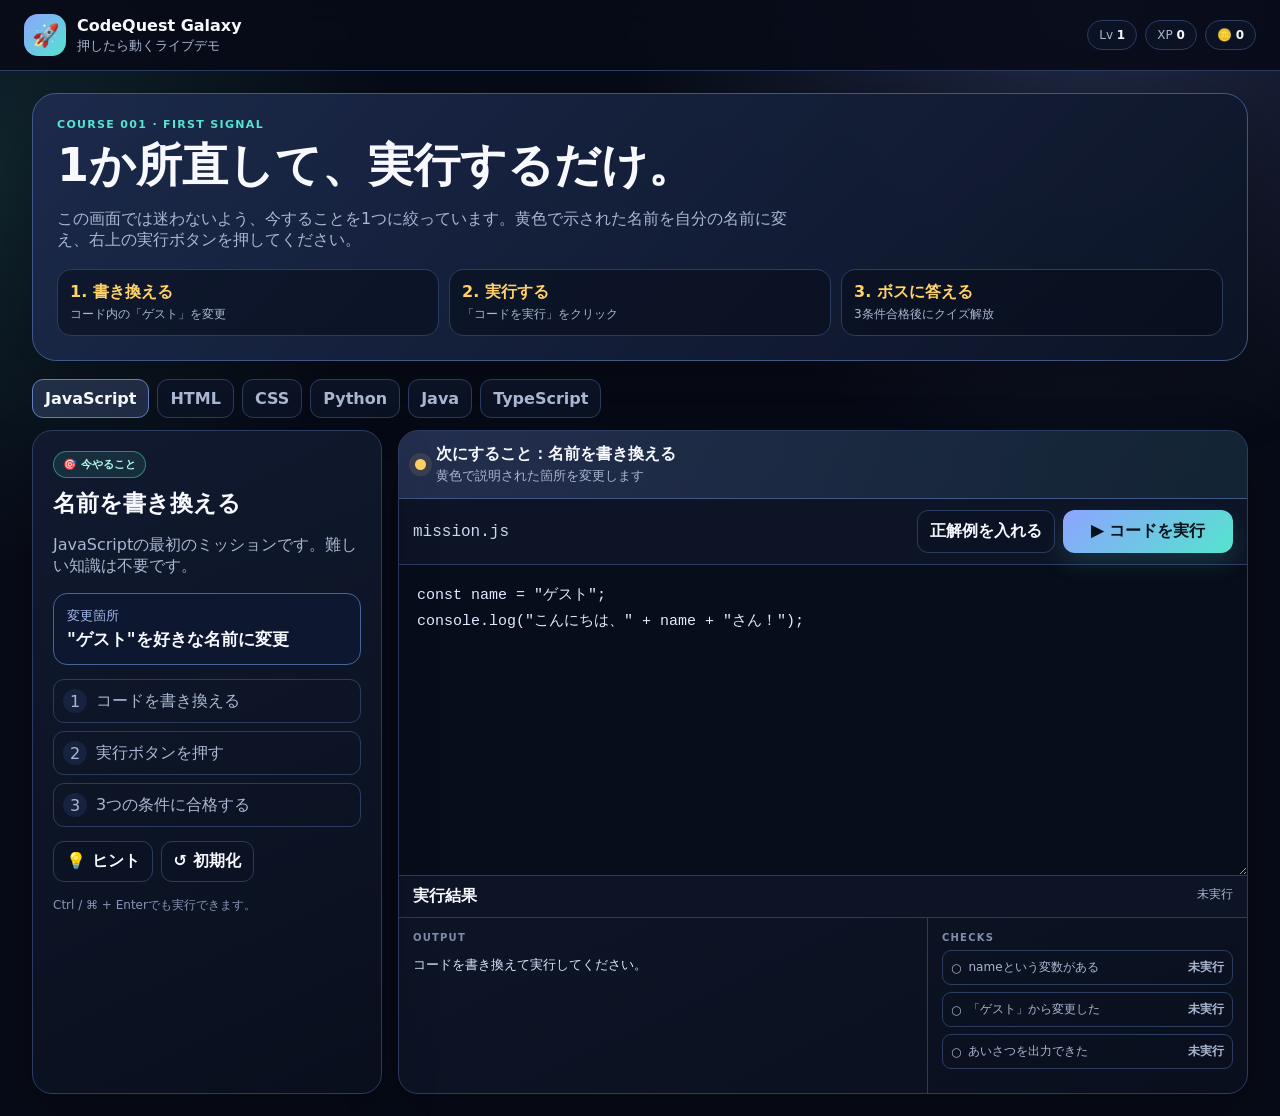
==== index.html @ b0920e9b "Add public CodeQuest interactive demo" ====
<!doctype html>
<html lang="ja">
<head>
<meta charset="utf-8">
<meta name="viewport" content="width=device-width,initial-scale=1">
<title>CodeQuest Galaxy — Live Demo</title>
<style>
:root{color-scheme:dark;--bg:#070b17;--panel:#111a30;--panel2:#0b1223;--line:#2c3c61;--text:#f7f9ff;--muted:#aab7d2;--cyan:#54e4cf;--blue:#8da4ff;--yellow:#ffd166;--green:#55d99f;--red:#ff8095}
*{box-sizing:border-box}body{margin:0;min-height:100vh;background:radial-gradient(circle at 85% 0,rgba(141,164,255,.2),transparent 30%),radial-gradient(circle at 0 15%,rgba(84,228,207,.12),transparent 25%),var(--bg);color:var(--text);font-family:Inter,"Noto Sans JP",system-ui,sans-serif}button,textarea{font:inherit}button{cursor:pointer}:focus-visible{outline:3px solid var(--yellow);outline-offset:3px}.top{position:sticky;top:0;z-index:5;display:flex;align-items:center;justify-content:space-between;gap:16px;padding:14px 24px;border-bottom:1px solid var(--line);background:rgba(7,11,23,.88);backdrop-filter:blur(14px)}.brand{display:flex;align-items:center;gap:11px}.logo{width:42px;height:42px;display:grid;place-items:center;border-radius:14px;background:linear-gradient(135deg,var(--blue),var(--cyan));color:#07111b;font-size:22px}.brand b{display:block}.brand small{color:var(--muted)}.hud{display:flex;gap:8px;flex-wrap:wrap}.pill{border:1px solid var(--line);background:var(--panel2);border-radius:999px;padding:7px 11px;font-size:12px;color:var(--muted)}.pill strong{color:var(--text)}main{width:min(1260px,100%);margin:auto;padding:22px}.hero{border:1px solid #405887;border-radius:24px;padding:24px;background:linear-gradient(135deg,rgba(28,42,76,.96),rgba(12,20,38,.98));box-shadow:0 25px 70px rgba(0,0,0,.3)}.eyebrow{font-size:11px;font-weight:900;letter-spacing:.12em;color:var(--cyan)}h1{font-size:clamp(28px,4vw,46px);line-height:1.2;margin:7px 0}.hero p{color:var(--muted);max-width:760px}.steps{display:grid;grid-template-columns:repeat(3,1fr);gap:10px;margin-top:18px}.step{border:1px solid var(--line);border-radius:14px;padding:12px;background:rgba(6,12,24,.55)}.step b{display:block;color:var(--yellow)}.step span{font-size:12px;color:var(--muted)}.langs{display:flex;gap:8px;overflow:auto;padding:18px 0 12px}.lang{white-space:nowrap;border:1px solid var(--line);border-radius:11px;background:var(--panel2);color:var(--muted);padding:9px 12px;font-weight:800}.lang.active{background:rgba(141,164,255,.18);border-color:#637ec0;color:var(--text)}.grid{display:grid;grid-template-columns:350px minmax(0,1fr);gap:16px}.card{border:1px solid var(--line);border-radius:20px;background:linear-gradient(155deg,rgba(17,26,48,.98),rgba(9,15,29,.98));box-shadow:0 20px 55px rgba(0,0,0,.24)}.mission{padding:20px;position:sticky;top:88px}.tag{display:inline-flex;border:1px solid rgba(84,228,207,.45);background:rgba(84,228,207,.1);color:#b5f7eb;border-radius:999px;padding:5px 9px;font-size:11px;font-weight:900}.mission h2{font-size:23px;line-height:1.35;margin:10px 0 5px}.mission>p{color:var(--muted)}.goal{border:1px solid #48649b;background:#0d1830;border-radius:14px;padding:13px;margin:14px 0}.goal small{display:block;color:#a9baf0}.goal strong{display:block;font-size:17px;margin-top:3px}.checks{display:grid;gap:8px}.check{display:flex;align-items:center;gap:9px;border:1px solid var(--line);border-radius:11px;padding:9px;color:var(--muted)}.check i{font-style:normal;width:24px;height:24px;border-radius:50%;display:grid;place-items:center;background:#17233e}.check.done{border-color:rgba(85,217,159,.5);color:#d6fae9}.check.done i{background:rgba(85,217,159,.18);color:var(--green)}.buttons{display:flex;gap:8px;flex-wrap:wrap;margin-top:14px}.ghost{border:1px solid var(--line);background:var(--panel2);color:var(--text);border-radius:11px;padding:9px 12px;font-weight:800}.hint{display:none;margin-top:10px;border:1px solid rgba(255,209,102,.38);background:rgba(255,209,102,.08);color:#ffe9ad;border-radius:12px;padding:11px}.hint.show{display:block}.workspace{overflow:hidden}.next{display:flex;gap:10px;align-items:center;padding:13px 16px;border-bottom:1px solid #405887;background:linear-gradient(90deg,rgba(141,164,255,.15),rgba(84,228,207,.07))}.dot{width:11px;height:11px;border-radius:50%;background:var(--yellow);box-shadow:0 0 0 6px rgba(255,209,102,.11)}.next b{display:block}.next small{color:var(--muted)}.editorbar{display:flex;justify-content:space-between;align-items:center;gap:10px;padding:11px 14px;background:#0d1426;border-bottom:1px solid var(--line)}.filename{font-family:ui-monospace,monospace;color:#ccd7ef}.actions{display:flex;gap:8px}.run{border:0;border-radius:12px;padding:11px 18px;min-width:170px;font-weight:950;background:linear-gradient(135deg,var(--blue),var(--cyan));color:#06131d;box-shadow:0 10px 24px rgba(84,228,207,.15)}.run:hover{filter:brightness(1.08);transform:translateY(-1px)}textarea{display:block;width:100%;height:310px;resize:vertical;border:0;outline:0;background:#070d1a;color:#e3eaff;padding:18px;font:15px/1.7 ui-monospace,SFMono-Regular,Menlo,monospace;tab-size:2}.result{border-top:1px solid var(--line)}.resulthead{display:flex;justify-content:space-between;padding:10px 14px;background:#0d1426;border-bottom:1px solid var(--line)}.status{font-size:12px;color:var(--muted)}.status.good{color:var(--green)}.status.bad{color:var(--red)}.resultgrid{display:grid;grid-template-columns:1fr 320px;min-height:175px}.console,.tests{padding:14px}.tests{border-left:1px solid var(--line)}.label{font-size:10px;letter-spacing:.12em;color:#7f8dac;font-weight:900}.output{white-space:pre-wrap;font:13px/1.6 ui-monospace,monospace;color:#dce6ff}.test{display:flex;gap:7px;align-items:center;border:1px solid var(--line);border-radius:9px;padding:8px;margin-top:7px;color:var(--muted);font-size:12px}.test b{margin-left:auto}.test.pass{border-color:rgba(85,217,159,.45);color:#d8f7e9}.test.fail{border-color:rgba(255,128,149,.45);color:#ffd4dc}.success{display:none;justify-content:space-between;align-items:center;gap:10px;padding:13px 15px;border-top:1px solid rgba(85,217,159,.35);background:rgba(85,217,159,.08)}.success.show{display:flex}.quiz{display:none;margin-top:16px;padding:20px}.quiz.show{display:block}.choices{display:grid;gap:8px;margin-top:12px}.choice{text-align:left;border:1px solid var(--line);border-radius:12px;background:var(--panel2);color:var(--text);padding:12px}.choice:hover{border-color:#627ab1}.choice.correct{border-color:var(--green);background:rgba(85,217,159,.11)}.choice.wrong{border-color:var(--red);background:rgba(255,128,149,.1)}.feedback{display:none;margin-top:10px;border-radius:11px;padding:11px}.feedback.show{display:block}.feedback.good{background:rgba(85,217,159,.1);color:#d8f7e9}.feedback.bad{background:rgba(255,128,149,.1);color:#ffd4dc}.toast{position:fixed;right:20px;bottom:20px;z-index:20;transform:translateY(100px);opacity:0;transition:.25s;border:1px solid var(--line);background:#111a30;border-radius:13px;padding:11px 15px;box-shadow:0 16px 45px rgba(0,0,0,.4)}.toast.show{transform:none;opacity:1}.notice{margin-top:15px;color:#8795b5;font-size:12px}.preview{display:block;width:100%;min-height:170px;border:0;background:white}.hidden{display:none!important}@media(max-width:850px){.top{padding:12px 15px}.brand small{display:none}.hud .pill:nth-child(3){display:none}main{padding:15px}.steps{grid-template-columns:1fr}.grid{grid-template-columns:1fr}.mission{position:static}.resultgrid{grid-template-columns:1fr}.tests{border-left:0;border-top:1px solid var(--line)}.editorbar{align-items:stretch;flex-direction:column}.actions{display:grid;grid-template-columns:1fr 1fr}.run{min-width:0}.hero{padding:19px}}
</style>
</head>
<body>
<header class="top"><div class="brand"><div class="logo">🚀</div><div><b>CodeQuest Galaxy</b><small>押したら動くライブデモ</small></div></div><div class="hud"><div class="pill">Lv <strong id="level">1</strong></div><div class="pill">XP <strong id="xp">0</strong></div><div class="pill">🪙 <strong id="coins">0</strong></div></div></header>
<main>
<section class="hero"><div class="eyebrow">COURSE 001 · FIRST SIGNAL</div><h1>1か所直して、実行するだけ。</h1><p>この画面では迷わないよう、今することを1つに絞っています。黄色で示された名前を自分の名前に変え、右上の実行ボタンを押してください。</p><div class="steps"><div class="step"><b>1. 書き換える</b><span>コード内の「ゲスト」を変更</span></div><div class="step"><b>2. 実行する</b><span>「コードを実行」をクリック</span></div><div class="step"><b>3. ボスに答える</b><span>3条件合格後にクイズ解放</span></div></div></section>
<nav class="langs" id="langs" aria-label="学習言語"></nav>
<div class="grid">
<aside class="card mission"><span class="tag">🎯 今やること</span><h2 id="taskTitle">名前を書き換える</h2><p id="taskText"></p><div class="goal"><small>変更箇所</small><strong id="changeText"></strong></div><div class="checks"><div class="check" id="c1"><i>1</i><span>コードを書き換える</span></div><div class="check" id="c2"><i>2</i><span>実行ボタンを押す</span></div><div class="check" id="c3"><i>3</i><span>3つの条件に合格する</span></div></div><div class="buttons"><button class="ghost" id="hintBtn">💡 ヒント</button><button class="ghost" id="resetBtn">↺ 初期化</button></div><div class="hint" id="hint"></div><div class="notice">Ctrl / ⌘ + Enterでも実行できます。</div></aside>
<section><div class="card workspace"><div class="next"><div class="dot"></div><div><b id="nextTitle">次にすること：名前を書き換える</b><small id="nextSub">書き換えたら実行ボタンを押してください</small></div></div><div class="editorbar"><span class="filename" id="filename"></span><div class="actions"><button class="ghost" id="sampleBtn">正解例を入れる</button><button class="run" id="runBtn">▶ コードを実行</button></div></div><textarea id="editor" spellcheck="false" aria-label="コードエディター"></textarea><div class="result"><div class="resulthead"><strong>実行結果</strong><span class="status" id="status">未実行</span></div><div class="resultgrid"><div class="console"><div class="label">OUTPUT</div><pre class="output" id="output">コードを書き換えて実行してください。</pre><iframe id="preview" class="preview hidden" title="プレビュー"></iframe></div><div class="tests"><div class="label">CHECKS</div><div id="testList"></div></div></div><div class="success" id="success"><div><b>🎉 実行ミッションクリア</b><div style="color:#aab7d2;font-size:12px">次はボス問題です。</div></div><button class="run" id="quizBtn">ボスに挑戦</button></div></div></div><section class="card quiz" id="quiz"><span class="tag">👾 BOSS QUIZ</span><h2 id="question"></h2><div class="choices" id="choices"></div><div class="feedback" id="feedback"></div></section></section>
</div>
</main><div class="toast" id="toast"></div>
<script>
const COURSES={
js:{label:"JavaScript",file:"mission.js",starter:'const name = "ゲスト";\nconsole.log("こんにちは、" + name + "さん！");',answer:'const name = "ヒラ";\nconsole.log("こんにちは、" + name + "さん！");',change:'"ゲスト"を好きな名前に変更',hint:'1行目のダブルクォートの中だけを書き換えます。例：const name = "ヒラ";',mode:'js',test:(code,logs)=>[/const\s+name\s*=/.test(code),!/ゲスト/.test(code),logs.some(x=>x.includes('こんにちは')&&x.includes('さん'))],labels:['nameという変数がある','「ゲスト」から変更した','あいさつを出力できた'],q:'変数 name の役割は？',choices:['値に名前を付けて保存する','画面を閉じる','色を変更する'],correct:0},
html:{label:"HTML",file:"index.html",starter:'<h1>ゲストの宇宙基地</h1>\n<p>はじめてのHTMLです。</p>',answer:'<h1>ヒラの宇宙基地</h1>\n<p>はじめてのHTMLです。</p>',change:'見出し内の「ゲスト」を変更',hint:'<h1> と </h1> の間の文字だけを書き換えます。',mode:'html',test:(code)=>[/<h1[ >]/i.test(code),!/ゲスト/.test(code),/<p[ >]/i.test(code)],labels:['h1見出しがある','「ゲスト」から変更した','p段落がある'],q:'一番大きな見出しを表すタグは？',choices:['<h1>','<p>','<small>'],correct:0},
css:{label:"CSS",file:"style.css",starter:'.card {\n  background: navy;\n  color: white;\n  padding: 20px;\n}',answer:'.card {\n  background: purple;\n  color: white;\n  padding: 20px;\n}',change:'backgroundの navy を別の色に変更',hint:'navy の部分を purple、teal、tomato などに変えてみます。',mode:'css',test:(code)=>[/\.card\s*\{/.test(code),!/background\s*:\s*navy/i.test(code),/padding\s*:/.test(code)],labels:['.cardルールがある','背景色を変更した','余白を指定している'],q:'背景色を指定するプロパティは？',choices:['background','font-size','margin'],correct:0},
python:{label:"Python",file:"mission.py",starter:'name = "ゲスト"\nprint("こんにちは", name, "さん！")',answer:'name = "ヒラ"\nprint("こんにちは", name, "さん！")',change:'"ゲスト"を好きな名前に変更',hint:'1行目の引用符の中だけを書き換えます。',mode:'python',test:(code,logs)=>[/name\s*=/.test(code),!/ゲスト/.test(code),logs.some(x=>x.includes('こんにちは')&&x.includes('さん'))],labels:['name変数がある','「ゲスト」から変更した','あいさつを出力できた'],q:'Pythonで画面に文字を出す関数は？',choices:['print','input','range'],correct:0},
java:{label:"Java",file:"Main.java",starter:'public class Main {\n  public static void main(String[] args) {\n    String name = "ゲスト";\n    System.out.println("こんにちは、" + name + "さん！");\n  }\n}',answer:'public class Main {\n  public static void main(String[] args) {\n    String name = "ヒラ";\n    System.out.println("こんにちは、" + name + "さん！");\n  }\n}',change:'String nameの「ゲスト」を変更',hint:'String name = "ゲスト"; の引用符内だけを変更します。',mode:'java',test:(code,logs)=>[/String\s+name\s*=/.test(code),!/ゲスト/.test(code),logs.some(x=>x.includes('こんにちは')&&x.includes('さん'))],labels:['String変数がある','「ゲスト」から変更した','printlnで出力できた'],q:'Javaで文字列を表す型は？',choices:['String','boolean','double'],correct:0},
ts:{label:"TypeScript",file:"mission.ts",starter:'const name: string = "ゲスト";\nconsole.log(`こんにちは、${name}さん！`);',answer:'const name: string = "ヒラ";\nconsole.log(`こんにちは、${name}さん！`);',change:'"ゲスト"を好きな名前に変更',hint:'const name: string の右側にある引用符内を変更します。',mode:'ts',test:(code,logs)=>[/name\s*:\s*string/.test(code),!/ゲスト/.test(code),logs.some(x=>x.includes('こんにちは')&&x.includes('さん'))],labels:['string型を指定した','「ゲスト」から変更した','あいさつを出力できた'],q:'TypeScriptで文字列型を示すのは？',choices:['string','number[]','void'],correct:0}}
let lang='js',xp=0,coins=0,edited=false,ran=false,passed=false;const $=s=>document.querySelector(s);function c(){return COURSES[lang]}function toast(t){$('#toast').textContent=t;$('#toast').classList.add('show');setTimeout(()=>$('#toast').classList.remove('show'),1800)}function renderLangs(){const root=$('#langs');root.innerHTML='';Object.entries(COURSES).forEach(([k,v])=>{const b=document.createElement('button');b.className='lang'+(k===lang?' active':'');b.textContent=v.label;b.onclick=()=>{lang=k;edited=ran=passed=false;render()};root.appendChild(b)})}function renderTests(results){const root=$('#testList');root.innerHTML='';c().labels.forEach((label,i)=>{const ok=results?results[i]:null,d=document.createElement('div');d.className='test'+(ok===true?' pass':ok===false?' fail':'');d.innerHTML='<span>'+(ok===true?'✓':ok===false?'×':'○')+'</span><span>'+label+'</span><b>'+(ok===true?'PASS':ok===false?'TRY':'未実行')+'</b>';root.appendChild(d)})}function progress(){[['#c1',edited],['#c2',ran],['#c3',passed]].forEach(([s,v],i)=>{const el=$(s);el.classList.toggle('done',v);el.querySelector('i').textContent=v?'✓':i+1});if(passed){$('#nextTitle').textContent='実行ミッション完了！';$('#nextSub').textContent='「ボスに挑戦」を押してください'}else if(ran){$('#nextTitle').textContent='赤い条件を直して再実行';$('#nextSub').textContent='ヒントや正解例も使えます'}else if(edited){$('#nextTitle').textContent='次にすること：コードを実行';$('#nextSub').textContent='右上の青いボタンを押してください'}else{$('#nextTitle').textContent='次にすること：名前を書き換える';$('#nextSub').textContent='黄色で説明された箇所を変更します'}}function renderQuiz(){const q=c();$('#question').textContent=q.q;const root=$('#choices');root.innerHTML='';q.choices.forEach((x,i)=>{const b=document.createElement('button');b.className='choice';b.textContent=x;b.onclick=()=>{if(i===q.correct){b.classList.add('correct');$('#feedback').className='feedback show good';$('#feedback').textContent='正解！ コースクリアです。';xp+=30;coins+=20;$('#xp').textContent=xp;$('#coins').textContent=coins;toast('🏆 +30 XP / +20コイン');root.querySelectorAll('button').forEach(x=>x.disabled=true)}else{b.classList.add('wrong');$('#feedback').className='feedback show bad';$('#feedback').textContent='惜しいです。別の答えを選べます。'}};root.appendChild(b)});$('#feedback').className='feedback';$('#feedback').textContent=''}function render(){const q=c();renderLangs();$('#taskText').textContent=q.label+'の最初のミッションです。難しい知識は不要です。';$('#changeText').textContent=q.change;$('#hint').textContent=q.hint;$('#filename').textContent=q.file;$('#editor').value=q.starter;$('#output').textContent='コードを書き換えて実行してください。';$('#status').textContent='未実行';$('#status').className='status';$('#preview').classList.add('hidden');$('#success').classList.remove('show');$('#quiz').classList.remove('show');renderTests();renderQuiz();progress()}function logsFor(code){if(c().mode==='js'){const logs=[],old=console.log;try{console.log=(...a)=>logs.push(a.join(' '));Function(code)();return {logs}}catch(e){return {logs,error:e.name+': '+e.message}}finally{console.log=old}}if(c().mode==='python'){const m=code.match(/name\s*=\s*["']([^"']+)["']/),logs=[];if(m&&/print\s*\(/.test(code))logs.push('こんにちは '+m[1]+' さん！');return {logs}}if(c().mode==='java'){const m=code.match(/String\s+name\s*=\s*"([^"]+)"/),logs=[];if(m&&/System\.out\.println/.test(code))logs.push('こんにちは、'+m[1]+'さん！');return {logs}}if(c().mode==='ts'){const m=code.match(/name\s*:\s*string\s*=\s*["']([^"']+)["']/),logs=[];if(m&&/console\.log/.test(code))logs.push('こんにちは、'+m[1]+'さん！');return {logs}}return {logs:['プレビューを更新しました。']}}function run(){const code=$('#editor').value,ret=logsFor(code);ran=true;const results=c().test(code,ret.logs);passed=results.every(Boolean);renderTests(results);$('#output').textContent=(ret.logs.join('\n')||'(出力なし)')+(ret.error?'\n'+ret.error:'');if(c().mode==='html'){const f=$('#preview');f.classList.remove('hidden');f.srcdoc='<!doctype html><meta charset=utf-8><style>body{font-family:system-ui;padding:25px;color:#172033}</style>'+code}if(c().mode==='css'){const f=$('#preview');f.classList.remove('hidden');f.srcdoc='<!doctype html><meta charset=utf-8><style>body{font-family:system-ui;background:#eef2f7;padding:25px;color:#172033}.card{max-width:350px}'+code+'</style><div class="card"><h2>宇宙学習カード</h2><p>CSSの結果がここに表示されます。</p></div>'}$('#status').textContent=passed?'3 / 3 合格':results.filter(Boolean).length+' / 3 合格';$('#status').className='status '+(passed?'good':'bad');$('#success').classList.toggle('show',passed);if(passed){xp+=10;$('#xp').textContent=xp;toast('🎉 実行成功！ +10 XP')}else toast('赤い条件を直して再実行しよう');progress()}$('#editor').addEventListener('input',()=>{edited=$('#editor').value.trim()!==c().starter.trim();progress()});$('#editor').addEventListener('keydown',e=>{if(e.key==='Enter'&&(e.ctrlKey||e.metaKey)){e.preventDefault();run()}});$('#runBtn').onclick=run;$('#hintBtn').onclick=()=>$('#hint').classList.toggle('show');$('#resetBtn').onclick=()=>{edited=ran=passed=false;render();toast('初期状態に戻しました')};$('#sampleBtn').onclick=()=>{$('#editor').value=c().answer;edited=true;progress();toast('正解例を入力しました')};$('#quizBtn').onclick=()=>{$('#quiz').classList.add('show');$('#quiz').scrollIntoView({behavior:'smooth'})};render();
</script>
</body>
</html>
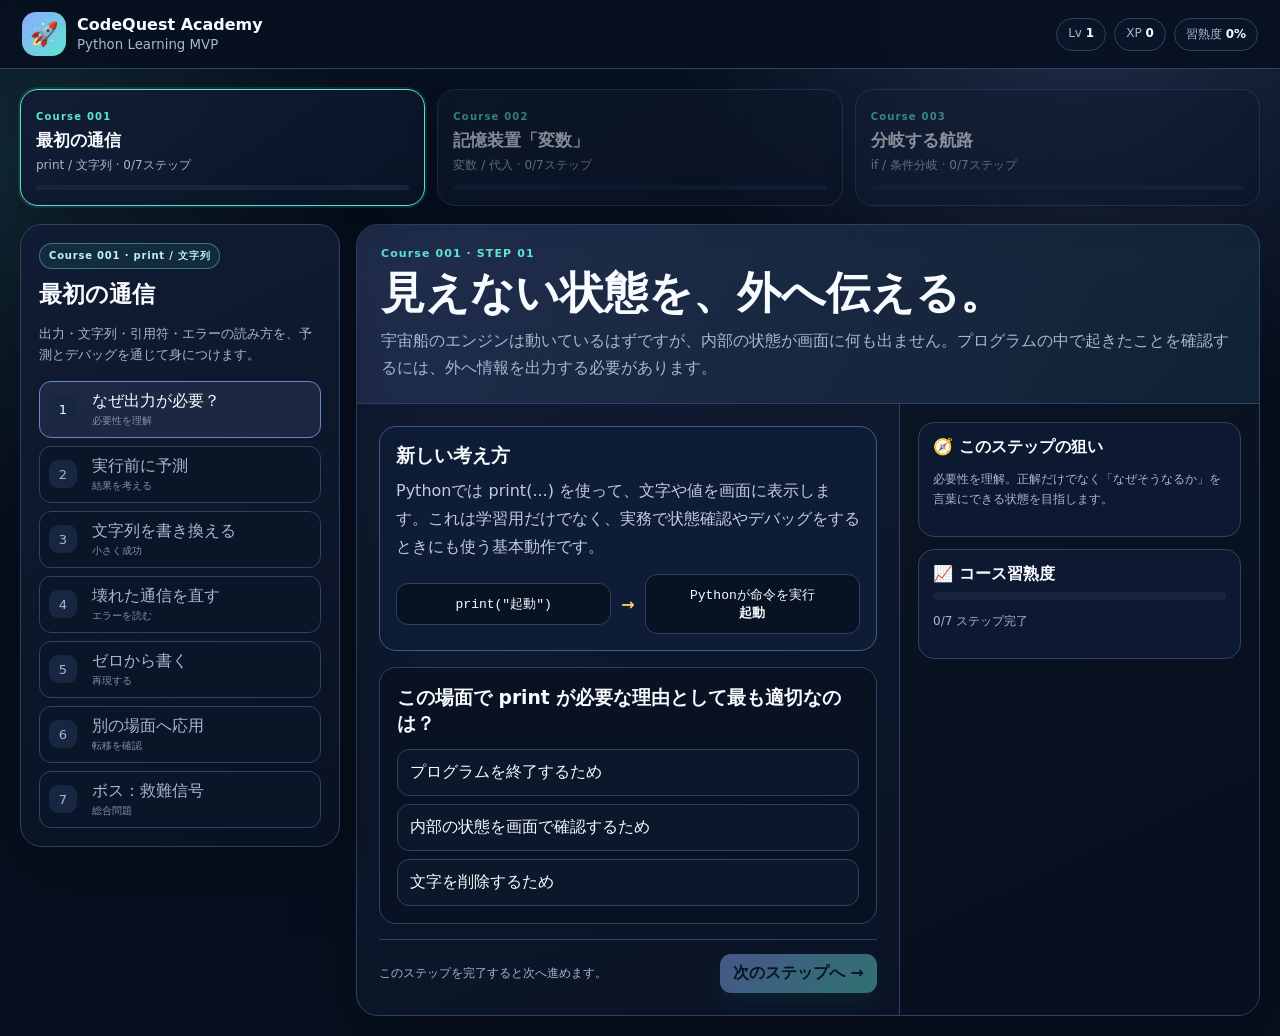
==== commit e5c25c6d: "Publish CodeQuest Academy live demo" ====
--- a/index.html
+++ b/index.html
@@ -1,33 +1 @@
-<!doctype html>
-<html lang="ja">
-<head>
-<meta charset="utf-8">
-<meta name="viewport" content="width=device-width,initial-scale=1">
-<title>CodeQuest Galaxy — Live Demo</title>
-<style>
-:root{color-scheme:dark;--bg:#070b17;--panel:#111a30;--panel2:#0b1223;--line:#2c3c61;--text:#f7f9ff;--muted:#aab7d2;--cyan:#54e4cf;--blue:#8da4ff;--yellow:#ffd166;--green:#55d99f;--red:#ff8095}
-*{box-sizing:border-box}body{margin:0;min-height:100vh;background:radial-gradient(circle at 85% 0,rgba(141,164,255,.2),transparent 30%),radial-gradient(circle at 0 15%,rgba(84,228,207,.12),transparent 25%),var(--bg);color:var(--text);font-family:Inter,"Noto Sans JP",system-ui,sans-serif}button,textarea{font:inherit}button{cursor:pointer}:focus-visible{outline:3px solid var(--yellow);outline-offset:3px}.top{position:sticky;top:0;z-index:5;display:flex;align-items:center;justify-content:space-between;gap:16px;padding:14px 24px;border-bottom:1px solid var(--line);background:rgba(7,11,23,.88);backdrop-filter:blur(14px)}.brand{display:flex;align-items:center;gap:11px}.logo{width:42px;height:42px;display:grid;place-items:center;border-radius:14px;background:linear-gradient(135deg,var(--blue),var(--cyan));color:#07111b;font-size:22px}.brand b{display:block}.brand small{color:var(--muted)}.hud{display:flex;gap:8px;flex-wrap:wrap}.pill{border:1px solid var(--line);background:var(--panel2);border-radius:999px;padding:7px 11px;font-size:12px;color:var(--muted)}.pill strong{color:var(--text)}main{width:min(1260px,100%);margin:auto;padding:22px}.hero{border:1px solid #405887;border-radius:24px;padding:24px;background:linear-gradient(135deg,rgba(28,42,76,.96),rgba(12,20,38,.98));box-shadow:0 25px 70px rgba(0,0,0,.3)}.eyebrow{font-size:11px;font-weight:900;letter-spacing:.12em;color:var(--cyan)}h1{font-size:clamp(28px,4vw,46px);line-height:1.2;margin:7px 0}.hero p{color:var(--muted);max-width:760px}.steps{display:grid;grid-template-columns:repeat(3,1fr);gap:10px;margin-top:18px}.step{border:1px solid var(--line);border-radius:14px;padding:12px;background:rgba(6,12,24,.55)}.step b{display:block;color:var(--yellow)}.step span{font-size:12px;color:var(--muted)}.langs{display:flex;gap:8px;overflow:auto;padding:18px 0 12px}.lang{white-space:nowrap;border:1px solid var(--line);border-radius:11px;background:var(--panel2);color:var(--muted);padding:9px 12px;font-weight:800}.lang.active{background:rgba(141,164,255,.18);border-color:#637ec0;color:var(--text)}.grid{display:grid;grid-template-columns:350px minmax(0,1fr);gap:16px}.card{border:1px solid var(--line);border-radius:20px;background:linear-gradient(155deg,rgba(17,26,48,.98),rgba(9,15,29,.98));box-shadow:0 20px 55px rgba(0,0,0,.24)}.mission{padding:20px;position:sticky;top:88px}.tag{display:inline-flex;border:1px solid rgba(84,228,207,.45);background:rgba(84,228,207,.1);color:#b5f7eb;border-radius:999px;padding:5px 9px;font-size:11px;font-weight:900}.mission h2{font-size:23px;line-height:1.35;margin:10px 0 5px}.mission>p{color:var(--muted)}.goal{border:1px solid #48649b;background:#0d1830;border-radius:14px;padding:13px;margin:14px 0}.goal small{display:block;color:#a9baf0}.goal strong{display:block;font-size:17px;margin-top:3px}.checks{display:grid;gap:8px}.check{display:flex;align-items:center;gap:9px;border:1px solid var(--line);border-radius:11px;padding:9px;color:var(--muted)}.check i{font-style:normal;width:24px;height:24px;border-radius:50%;display:grid;place-items:center;background:#17233e}.check.done{border-color:rgba(85,217,159,.5);color:#d6fae9}.check.done i{background:rgba(85,217,159,.18);color:var(--green)}.buttons{display:flex;gap:8px;flex-wrap:wrap;margin-top:14px}.ghost{border:1px solid var(--line);background:var(--panel2);color:var(--text);border-radius:11px;padding:9px 12px;font-weight:800}.hint{display:none;margin-top:10px;border:1px solid rgba(255,209,102,.38);background:rgba(255,209,102,.08);color:#ffe9ad;border-radius:12px;padding:11px}.hint.show{display:block}.workspace{overflow:hidden}.next{display:flex;gap:10px;align-items:center;padding:13px 16px;border-bottom:1px solid #405887;background:linear-gradient(90deg,rgba(141,164,255,.15),rgba(84,228,207,.07))}.dot{width:11px;height:11px;border-radius:50%;background:var(--yellow);box-shadow:0 0 0 6px rgba(255,209,102,.11)}.next b{display:block}.next small{color:var(--muted)}.editorbar{display:flex;justify-content:space-between;align-items:center;gap:10px;padding:11px 14px;background:#0d1426;border-bottom:1px solid var(--line)}.filename{font-family:ui-monospace,monospace;color:#ccd7ef}.actions{display:flex;gap:8px}.run{border:0;border-radius:12px;padding:11px 18px;min-width:170px;font-weight:950;background:linear-gradient(135deg,var(--blue),var(--cyan));color:#06131d;box-shadow:0 10px 24px rgba(84,228,207,.15)}.run:hover{filter:brightness(1.08);transform:translateY(-1px)}textarea{display:block;width:100%;height:310px;resize:vertical;border:0;outline:0;background:#070d1a;color:#e3eaff;padding:18px;font:15px/1.7 ui-monospace,SFMono-Regular,Menlo,monospace;tab-size:2}.result{border-top:1px solid var(--line)}.resulthead{display:flex;justify-content:space-between;padding:10px 14px;background:#0d1426;border-bottom:1px solid var(--line)}.status{font-size:12px;color:var(--muted)}.status.good{color:var(--green)}.status.bad{color:var(--red)}.resultgrid{display:grid;grid-template-columns:1fr 320px;min-height:175px}.console,.tests{padding:14px}.tests{border-left:1px solid var(--line)}.label{font-size:10px;letter-spacing:.12em;color:#7f8dac;font-weight:900}.output{white-space:pre-wrap;font:13px/1.6 ui-monospace,monospace;color:#dce6ff}.test{display:flex;gap:7px;align-items:center;border:1px solid var(--line);border-radius:9px;padding:8px;margin-top:7px;color:var(--muted);font-size:12px}.test b{margin-left:auto}.test.pass{border-color:rgba(85,217,159,.45);color:#d8f7e9}.test.fail{border-color:rgba(255,128,149,.45);color:#ffd4dc}.success{display:none;justify-content:space-between;align-items:center;gap:10px;padding:13px 15px;border-top:1px solid rgba(85,217,159,.35);background:rgba(85,217,159,.08)}.success.show{display:flex}.quiz{display:none;margin-top:16px;padding:20px}.quiz.show{display:block}.choices{display:grid;gap:8px;margin-top:12px}.choice{text-align:left;border:1px solid var(--line);border-radius:12px;background:var(--panel2);color:var(--text);padding:12px}.choice:hover{border-color:#627ab1}.choice.correct{border-color:var(--green);background:rgba(85,217,159,.11)}.choice.wrong{border-color:var(--red);background:rgba(255,128,149,.1)}.feedback{display:none;margin-top:10px;border-radius:11px;padding:11px}.feedback.show{display:block}.feedback.good{background:rgba(85,217,159,.1);color:#d8f7e9}.feedback.bad{background:rgba(255,128,149,.1);color:#ffd4dc}.toast{position:fixed;right:20px;bottom:20px;z-index:20;transform:translateY(100px);opacity:0;transition:.25s;border:1px solid var(--line);background:#111a30;border-radius:13px;padding:11px 15px;box-shadow:0 16px 45px rgba(0,0,0,.4)}.toast.show{transform:none;opacity:1}.notice{margin-top:15px;color:#8795b5;font-size:12px}.preview{display:block;width:100%;min-height:170px;border:0;background:white}.hidden{display:none!important}@media(max-width:850px){.top{padding:12px 15px}.brand small{display:none}.hud .pill:nth-child(3){display:none}main{padding:15px}.steps{grid-template-columns:1fr}.grid{grid-template-columns:1fr}.mission{position:static}.resultgrid{grid-template-columns:1fr}.tests{border-left:0;border-top:1px solid var(--line)}.editorbar{align-items:stretch;flex-direction:column}.actions{display:grid;grid-template-columns:1fr 1fr}.run{min-width:0}.hero{padding:19px}}
-</style>
-</head>
-<body>
-<header class="top"><div class="brand"><div class="logo">🚀</div><div><b>CodeQuest Galaxy</b><small>押したら動くライブデモ</small></div></div><div class="hud"><div class="pill">Lv <strong id="level">1</strong></div><div class="pill">XP <strong id="xp">0</strong></div><div class="pill">🪙 <strong id="coins">0</strong></div></div></header>
-<main>
-<section class="hero"><div class="eyebrow">COURSE 001 · FIRST SIGNAL</div><h1>1か所直して、実行するだけ。</h1><p>この画面では迷わないよう、今することを1つに絞っています。黄色で示された名前を自分の名前に変え、右上の実行ボタンを押してください。</p><div class="steps"><div class="step"><b>1. 書き換える</b><span>コード内の「ゲスト」を変更</span></div><div class="step"><b>2. 実行する</b><span>「コードを実行」をクリック</span></div><div class="step"><b>3. ボスに答える</b><span>3条件合格後にクイズ解放</span></div></div></section>
-<nav class="langs" id="langs" aria-label="学習言語"></nav>
-<div class="grid">
-<aside class="card mission"><span class="tag">🎯 今やること</span><h2 id="taskTitle">名前を書き換える</h2><p id="taskText"></p><div class="goal"><small>変更箇所</small><strong id="changeText"></strong></div><div class="checks"><div class="check" id="c1"><i>1</i><span>コードを書き換える</span></div><div class="check" id="c2"><i>2</i><span>実行ボタンを押す</span></div><div class="check" id="c3"><i>3</i><span>3つの条件に合格する</span></div></div><div class="buttons"><button class="ghost" id="hintBtn">💡 ヒント</button><button class="ghost" id="resetBtn">↺ 初期化</button></div><div class="hint" id="hint"></div><div class="notice">Ctrl / ⌘ + Enterでも実行できます。</div></aside>
-<section><div class="card workspace"><div class="next"><div class="dot"></div><div><b id="nextTitle">次にすること：名前を書き換える</b><small id="nextSub">書き換えたら実行ボタンを押してください</small></div></div><div class="editorbar"><span class="filename" id="filename"></span><div class="actions"><button class="ghost" id="sampleBtn">正解例を入れる</button><button class="run" id="runBtn">▶ コードを実行</button></div></div><textarea id="editor" spellcheck="false" aria-label="コードエディター"></textarea><div class="result"><div class="resulthead"><strong>実行結果</strong><span class="status" id="status">未実行</span></div><div class="resultgrid"><div class="console"><div class="label">OUTPUT</div><pre class="output" id="output">コードを書き換えて実行してください。</pre><iframe id="preview" class="preview hidden" title="プレビュー"></iframe></div><div class="tests"><div class="label">CHECKS</div><div id="testList"></div></div></div><div class="success" id="success"><div><b>🎉 実行ミッションクリア</b><div style="color:#aab7d2;font-size:12px">次はボス問題です。</div></div><button class="run" id="quizBtn">ボスに挑戦</button></div></div></div><section class="card quiz" id="quiz"><span class="tag">👾 BOSS QUIZ</span><h2 id="question"></h2><div class="choices" id="choices"></div><div class="feedback" id="feedback"></div></section></section>
-</div>
-</main><div class="toast" id="toast"></div>
-<script>
-const COURSES={
-js:{label:"JavaScript",file:"mission.js",starter:'const name = "ゲスト";\nconsole.log("こんにちは、" + name + "さん！");',answer:'const name = "ヒラ";\nconsole.log("こんにちは、" + name + "さん！");',change:'"ゲスト"を好きな名前に変更',hint:'1行目のダブルクォートの中だけを書き換えます。例：const name = "ヒラ";',mode:'js',test:(code,logs)=>[/const\s+name\s*=/.test(code),!/ゲスト/.test(code),logs.some(x=>x.includes('こんにちは')&&x.includes('さん'))],labels:['nameという変数がある','「ゲスト」から変更した','あいさつを出力できた'],q:'変数 name の役割は？',choices:['値に名前を付けて保存する','画面を閉じる','色を変更する'],correct:0},
-html:{label:"HTML",file:"index.html",starter:'<h1>ゲストの宇宙基地</h1>\n<p>はじめてのHTMLです。</p>',answer:'<h1>ヒラの宇宙基地</h1>\n<p>はじめてのHTMLです。</p>',change:'見出し内の「ゲスト」を変更',hint:'<h1> と </h1> の間の文字だけを書き換えます。',mode:'html',test:(code)=>[/<h1[ >]/i.test(code),!/ゲスト/.test(code),/<p[ >]/i.test(code)],labels:['h1見出しがある','「ゲスト」から変更した','p段落がある'],q:'一番大きな見出しを表すタグは？',choices:['<h1>','<p>','<small>'],correct:0},
-css:{label:"CSS",file:"style.css",starter:'.card {\n  background: navy;\n  color: white;\n  padding: 20px;\n}',answer:'.card {\n  background: purple;\n  color: white;\n  padding: 20px;\n}',change:'backgroundの navy を別の色に変更',hint:'navy の部分を purple、teal、tomato などに変えてみます。',mode:'css',test:(code)=>[/\.card\s*\{/.test(code),!/background\s*:\s*navy/i.test(code),/padding\s*:/.test(code)],labels:['.cardルールがある','背景色を変更した','余白を指定している'],q:'背景色を指定するプロパティは？',choices:['background','font-size','margin'],correct:0},
-python:{label:"Python",file:"mission.py",starter:'name = "ゲスト"\nprint("こんにちは", name, "さん！")',answer:'name = "ヒラ"\nprint("こんにちは", name, "さん！")',change:'"ゲスト"を好きな名前に変更',hint:'1行目の引用符の中だけを書き換えます。',mode:'python',test:(code,logs)=>[/name\s*=/.test(code),!/ゲスト/.test(code),logs.some(x=>x.includes('こんにちは')&&x.includes('さん'))],labels:['name変数がある','「ゲスト」から変更した','あいさつを出力できた'],q:'Pythonで画面に文字を出す関数は？',choices:['print','input','range'],correct:0},
-java:{label:"Java",file:"Main.java",starter:'public class Main {\n  public static void main(String[] args) {\n    String name = "ゲスト";\n    System.out.println("こんにちは、" + name + "さん！");\n  }\n}',answer:'public class Main {\n  public static void main(String[] args) {\n    String name = "ヒラ";\n    System.out.println("こんにちは、" + name + "さん！");\n  }\n}',change:'String nameの「ゲスト」を変更',hint:'String name = "ゲスト"; の引用符内だけを変更します。',mode:'java',test:(code,logs)=>[/String\s+name\s*=/.test(code),!/ゲスト/.test(code),logs.some(x=>x.includes('こんにちは')&&x.includes('さん'))],labels:['String変数がある','「ゲスト」から変更した','printlnで出力できた'],q:'Javaで文字列を表す型は？',choices:['String','boolean','double'],correct:0},
-ts:{label:"TypeScript",file:"mission.ts",starter:'const name: string = "ゲスト";\nconsole.log(`こんにちは、${name}さん！`);',answer:'const name: string = "ヒラ";\nconsole.log(`こんにちは、${name}さん！`);',change:'"ゲスト"を好きな名前に変更',hint:'const name: string の右側にある引用符内を変更します。',mode:'ts',test:(code,logs)=>[/name\s*:\s*string/.test(code),!/ゲスト/.test(code),logs.some(x=>x.includes('こんにちは')&&x.includes('さん'))],labels:['string型を指定した','「ゲスト」から変更した','あいさつを出力できた'],q:'TypeScriptで文字列型を示すのは？',choices:['string','number[]','void'],correct:0}}
-let lang='js',xp=0,coins=0,edited=false,ran=false,passed=false;const $=s=>document.querySelector(s);function c(){return COURSES[lang]}function toast(t){$('#toast').textContent=t;$('#toast').classList.add('show');setTimeout(()=>$('#toast').classList.remove('show'),1800)}function renderLangs(){const root=$('#langs');root.innerHTML='';Object.entries(COURSES).forEach(([k,v])=>{const b=document.createElement('button');b.className='lang'+(k===lang?' active':'');b.textContent=v.label;b.onclick=()=>{lang=k;edited=ran=passed=false;render()};root.appendChild(b)})}function renderTests(results){const root=$('#testList');root.innerHTML='';c().labels.forEach((label,i)=>{const ok=results?results[i]:null,d=document.createElement('div');d.className='test'+(ok===true?' pass':ok===false?' fail':'');d.innerHTML='<span>'+(ok===true?'✓':ok===false?'×':'○')+'</span><span>'+label+'</span><b>'+(ok===true?'PASS':ok===false?'TRY':'未実行')+'</b>';root.appendChild(d)})}function progress(){[['#c1',edited],['#c2',ran],['#c3',passed]].forEach(([s,v],i)=>{const el=$(s);el.classList.toggle('done',v);el.querySelector('i').textContent=v?'✓':i+1});if(passed){$('#nextTitle').textContent='実行ミッション完了！';$('#nextSub').textContent='「ボスに挑戦」を押してください'}else if(ran){$('#nextTitle').textContent='赤い条件を直して再実行';$('#nextSub').textContent='ヒントや正解例も使えます'}else if(edited){$('#nextTitle').textContent='次にすること：コードを実行';$('#nextSub').textContent='右上の青いボタンを押してください'}else{$('#nextTitle').textContent='次にすること：名前を書き換える';$('#nextSub').textContent='黄色で説明された箇所を変更します'}}function renderQuiz(){const q=c();$('#question').textContent=q.q;const root=$('#choices');root.innerHTML='';q.choices.forEach((x,i)=>{const b=document.createElement('button');b.className='choice';b.textContent=x;b.onclick=()=>{if(i===q.correct){b.classList.add('correct');$('#feedback').className='feedback show good';$('#feedback').textContent='正解！ コースクリアです。';xp+=30;coins+=20;$('#xp').textContent=xp;$('#coins').textContent=coins;toast('🏆 +30 XP / +20コイン');root.querySelectorAll('button').forEach(x=>x.disabled=true)}else{b.classList.add('wrong');$('#feedback').className='feedback show bad';$('#feedback').textContent='惜しいです。別の答えを選べます。'}};root.appendChild(b)});$('#feedback').className='feedback';$('#feedback').textContent=''}function render(){const q=c();renderLangs();$('#taskText').textContent=q.label+'の最初のミッションです。難しい知識は不要です。';$('#changeText').textContent=q.change;$('#hint').textContent=q.hint;$('#filename').textContent=q.file;$('#editor').value=q.starter;$('#output').textContent='コードを書き換えて実行してください。';$('#status').textContent='未実行';$('#status').className='status';$('#preview').classList.add('hidden');$('#success').classList.remove('show');$('#quiz').classList.remove('show');renderTests();renderQuiz();progress()}function logsFor(code){if(c().mode==='js'){const logs=[],old=console.log;try{console.log=(...a)=>logs.push(a.join(' '));Function(code)();return {logs}}catch(e){return {logs,error:e.name+': '+e.message}}finally{console.log=old}}if(c().mode==='python'){const m=code.match(/name\s*=\s*["']([^"']+)["']/),logs=[];if(m&&/print\s*\(/.test(code))logs.push('こんにちは '+m[1]+' さん！');return {logs}}if(c().mode==='java'){const m=code.match(/String\s+name\s*=\s*"([^"]+)"/),logs=[];if(m&&/System\.out\.println/.test(code))logs.push('こんにちは、'+m[1]+'さん！');return {logs}}if(c().mode==='ts'){const m=code.match(/name\s*:\s*string\s*=\s*["']([^"']+)["']/),logs=[];if(m&&/console\.log/.test(code))logs.push('こんにちは、'+m[1]+'さん！');return {logs}}return {logs:['プレビューを更新しました。']}}function run(){const code=$('#editor').value,ret=logsFor(code);ran=true;const results=c().test(code,ret.logs);passed=results.every(Boolean);renderTests(results);$('#output').textContent=(ret.logs.join('\n')||'(出力なし)')+(ret.error?'\n'+ret.error:'');if(c().mode==='html'){const f=$('#preview');f.classList.remove('hidden');f.srcdoc='<!doctype html><meta charset=utf-8><style>body{font-family:system-ui;padding:25px;color:#172033}</style>'+code}if(c().mode==='css'){const f=$('#preview');f.classList.remove('hidden');f.srcdoc='<!doctype html><meta charset=utf-8><style>body{font-family:system-ui;background:#eef2f7;padding:25px;color:#172033}.card{max-width:350px}'+code+'</style><div class="card"><h2>宇宙学習カード</h2><p>CSSの結果がここに表示されます。</p></div>'}$('#status').textContent=passed?'3 / 3 合格':results.filter(Boolean).length+' / 3 合格';$('#status').className='status '+(passed?'good':'bad');$('#success').classList.toggle('show',passed);if(passed){xp+=10;$('#xp').textContent=xp;toast('🎉 実行成功！ +10 XP')}else toast('赤い条件を直して再実行しよう');progress()}$('#editor').addEventListener('input',()=>{edited=$('#editor').value.trim()!==c().starter.trim();progress()});$('#editor').addEventListener('keydown',e=>{if(e.key==='Enter'&&(e.ctrlKey||e.metaKey)){e.preventDefault();run()}});$('#runBtn').onclick=run;$('#hintBtn').onclick=()=>$('#hint').classList.toggle('show');$('#resetBtn').onclick=()=>{edited=ran=passed=false;render();toast('初期状態に戻しました')};$('#sampleBtn').onclick=()=>{$('#editor').value=c().answer;edited=true;progress();toast('正解例を入力しました')};$('#quizBtn').onclick=()=>{$('#quiz').classList.add('show');$('#quiz').scrollIntoView({behavior:'smooth'})};render();
-</script>
-</body>
-</html>+<!doctype html><meta charset="utf-8"><meta name="viewport" content="width=device-width,initial-scale=1"><title>CodeQuest Academy</title><body style="margin:0;background:#07101f;color:white;font-family:system-ui;display:grid;place-items:center;min-height:100vh"><div id="s">CodeQuest Academy を起動中…</div><script>(async()=>{try{const b=Uint8Array.from(atob('H4sIABqDUGoC/919aXsTV9bgd35FRSySYlnWYtmyZIlJp3mn83YgeQPd0++Au1OSSnYFba0F4xZ6HstmMWACIWEnARKCDQSTPQ7r88z8kwjJ9qd+f8Kcc5eqe6tKspxJz4fpxUhV95577tnPuYvGX8sU09WZkqZMVfO55LZx/EfJqYXJhOsD1YUPNDUD/+S1qqqkp9RyRasmXLVqdjDq4o8Lal5LuI7o2nSpWK66lHSxUNUK0Gxaz1SnEhntiJ7WBskXn17Qq7qaG6yk1ZyWCCKMql7Nack3ixntP2papaq8kVYzWn5G+WX2E+XdmepUsaC8ranlgl6YVPb++d3xIdph23ilOoP/xsrFYrWeLuaKZQA7peW1WEYtH44PDqYmY9sDo8FAMAtfSmpBy8W2B4PBTHiYfw9Bg1QwEorCg5xe0GLbQ+nh0MgofK1qR6ux7dloNpXF7vlaVcvEtqvR1Ehag+/pGbUQ2x5JayNpfJ3K1aBzNKtGSesZLZcrTkP3bCY4MgIPJsuahu2zWkCNwPcyAstmo6ExHLpUK5dy0D8dHUuT/pUpNQP9A0pouHRUGQ3An/JkSvUEfPhff9jb2PZ6PVU8OljR/wF0iaWK5YxWHoQnDeRgvZIuF3O5wZQ2pR7Ri+VYJQ80mmqkipmZel4tT+qFWCCe1wuDU5o+OVWNBQOBI1PxlJo+PFku1gqZWFnNIJsm8V/[base64]/XyhUYslTUEXgjli2ma5XBI3pFT+W0erFWJWITBgZVijk9o1DcKP+9cfZ+sJjNguJgs4Z/Ss9ktEI9o1dKOXUmVigWtNf0PKqOWqg2tvmrxVK9VKyAnhQLsUpVTx+eicMzYNg/BvVCRjsaCwXivHc2px2Nf1CDZtmZQaZ4MSAeKFxKq06D0MXVnD5ZGNSBCJVYWsNZxCfVUiw4UjoaL6mZDMpPMAQTCMGfuCFJMPt8LGiZF07GK8kJMnAUpMAXDvr8Y/RdplwsDWb1HAwVA8Uoe4LR0lFvw58CxmbqEurdkAsipXLFyWKd2I3YMOhBnAkr+czwRMGqVWJBfMQBT5b1TBw+AQ0kwALaOA+1bMplMBzJaJNc0ECXudChmnu53G0PjATDwQyVOdA8LRYiHCXzUlLGzFK5Yvowf1zJq7lcXRRcYkqAHFM1CzFw5kCpOH4ZnC7DN/[base64]/fGAj3tNZWQABgmgAxOuB/[base64]/3yxOUZkKClDTOTVf8oTAI/uGj0z7MEkxYt9RYlRGbS43ZAEoeG80yVRIo5GAY1BugTWKvFTLhUGU1H78neTplPAIC8lJOCZxD5+q6SnZuTBmounoP0sc9oXQ+tOgtZDWSlW7I90e1iKZaNZqckbFeHnEEnwEtGA6HLGmAiNsQjiOEEhh1BsVX3Gbvj0dTKe1gJWuHC6EE/6MroI85vshL7fBaIy7prkWjaT2gg2C1Zy+sz6sc4VCISdDbVAtKFt9hodYQKnpg/lioUjqBz7jk82gqeVycVpyhLzeYdMXiPPyTlzu4VwkTo/KnCaCFPVBmBSGGGnUywewsJeExexNXx4bg5qintYqm7tnqhCk9Ra4kwLfoDrmeN35FbJ7aT5ybAqNr9VxRka1VJQ3AfEul7V01SkXZLlMT9/jNQBNk6zfAUwZSWkFgiY5CFY4iFFsYAzAZDUtg62kkpdE04C9oGOjhCVZiZhw/ZUpEEdL8cV4OVksZnp7WSPWzKgQKKSEvinV3lWan9k3m82MZDLgHrWMXi2WSflmy2Jv8ahWBQ8Gsw0GP6WW679BDTAgUhlDX2toh6ZVDQf68d1ANz2n4WJAvQ+bwkkeyqSzYCcwEiwWKo71sIZ/cqpYqfpAo3WQmhmfvwBagaGxhYRBYTZjOJmwJQ0AV8qAbUF1VbI+4BBudkEHnPdvUGmMBIeDaUsJKMAiKYeCTdjb4MVsSzQopA9CwT+EpaQ4ZOBo1UHqIENUc3FjAryuHehqiQHDQCY4xvHVRjUtmyXEJhnMEDhORWL9/n/bC58H39Mmazm17NurFXJFQR6qaoq6mOGGH9Cq5QzDRSyEs8DRhjTe3II22ER/rLvkQ95XVau1Sr2PIiltSS2OU9zO3qNVsZpRYy79Rm8YXoRp/CAs40R4EAfE0nz+qlapVsy4jThv+mzT8A2iSTWl5bZQ09o+qkUzasoeA4Aw4erK9BTYH9JTi5XKGrGQTGDCRGBGIsomxiKtRbNZOgW7pRgtOS4nbMEGi0UFi9sf7a9MjpgpKRaKUOrSmgm+8JfUSkX2ozZnNBwyvVE0O6qNsa5ZVc85dJWckdCXeSOe3WWLRay1/gYOI2QvVnCS0QdCotdDcfN6ulzsQ6W20dRjcKs1N3lxa9iq2WC4wgFrumBmOmQ4ZWrYFlIKb0s+8VtOr2+13EqCThNCLcf1lCmlKYAoiwoaosN6LjeY15CVDEzUqQrrXC2zZesCuN+iCkvXsLvUYf1TeqEqx3/OVUIU6FBgzBcMgECHR53DS6OBUCfMZrUxNbNp/mONOntXxCMUcccAc7pYzmU4H4KjZgjbn4AO9y4KY9gxFg6D4I2Ed/q2B9XQ6HAIP3vj9gUta9homSRxPOVK3b64ohdwVVqMVwYhpJnUuiz/+4DKWQWmJy3RB7HQIUCgJVN0qSEid3xdKAzUrEzpJQc8iMSHKAmJMg5HJd5gUTNOxqQd/SOVhj+lqVhA67ZkxJaEKDi5nhsm0On6NExxhmxG8UAsb65hSaNFKozdrGCp8LEZDCLPvG+Qds0Wy/kYA+wPRrw0kxOW3sjqmqAs1iEIqQhhIpGd7CVoa6UC/OlGQhLwshWzsDn9McfEnxc9RjMRTcrxg9TUQcCh4RhmLSjqBEdsqlBJG6xA7qnVLfyzhA7WNU9WQpDATYVEIKbvIQFbAGOmabCdfcdMDivIZgGGWFxaNTdrb6MBoj90nPr/hX5znyP6JA5XEYuToaBQdGamhjUDyhU2cTOEdZiODLJ1NuI4hfmMOE7YXoQbHhsZG8v0XLSOOi0ibJr49Fu+HcHyrXUmQplnmEqArUU/5R5RxgYdM09rcGTNma07NKpFFUJSQyuz+lEtw+2QYNbIZ76LJxIQLAX5hML6n1jnJotuzJ4EJFMUilT63q/A97pZmBi2+EQlSC2lmGmO4Mq/dbMBLvyTiVJ/aCIv27/Gtv+W18B9eEyxCwYwMfHWxQp117SGl5vFFCXQR0zJVnqd4YaitsXdhgOi0RDFk+zBkuoiwkYfec0FJ0/28ihkk0ysUIWIbkrPZTxhr6URbpKRkzFhB0wPevScGWlBF3/N9V6IC9Liqi4dvz/qi4loj2b2PLIfJvECeg/AtLpsSle5CNPRaKzpFetfYo5SqZa1anqKKmZGx8InUoICtpeXNkmsGR1M59IDXXEBx2dbPyH7kRrbxofYZtXxIbahFrdisu21EH+nc5AaJlxAOFdyPKMf4Q+IwMmPcFOcK/lft67Pjg/BY/IuOZ6yb6AdH0olx4msJh230dJXDIgBig8DAi2Pi8LtSr59RBmn28AUPQPIaEc0eBrE+eFDB0C031/elfodhXkGNu209vLi2slb7Sf3pL55sEBaeQYA7LRCYH8pUXF7sqoXOEhQPtxtXKGSwZ+aCugiwOn3vSq2VZRxFQtjOc3Smuy0oXGaTCNzL5Ar+eY7f3pv/x4lEAgytKbCyc7N2fbCp63mysbs9Vcv7wCm4eR4Kdk+9aR95kZr/mnn8qn2oyvthSvwuf3s0tony2tf3YPPrbnl1vz91vwz6Lr+4FGr+bJz+efxoZLT4HxnDWCmK0Tq2EZsiDl2wsMh3aATm91mM6UbvPqYacic6fry1c7JH9e/OLH2fKU1u9i+e7pz6evW7Dk+5TdJfyBOe2Xx1ZOT7ReLrebD9aUvOp+8IPP6zXELm7i1F062v73Qal5rzZ1dX3iw/tNjK1ahTbECyaOCBB9F5SSWGuVMJRtL2GP8DDhiAGcgaW6iESXvAHyVRAf7ANYhsQ3uf3c5CFMI5iC021/LY33a9SvlqzV3sTXbfPVkobP6VasJDU615i+05udbc1/DKxi01bzaat5bf/IQiNRq3m01P2o1XyBZZ+essilsgHExw4EP3sbvTg1xa4OhYCLZhK0T1OwQ8pC/[base64]/+Btpw2cU2VFwRq+Zca+6MrFmEOhaCm8Gd1RqSiMT2ELc+uKhXuvx1q3kFSEIlk7gWag9p3EAI9FgZTxdxA1xZh2TO7/d7x4fIAwUQf/X8Zav5BdJ1tkkFsDV3vD17F+fN6bd+Z3nt7hMyEJsK0mYO5veYEptRaO64ZGmAVHNzBP7J9q0nnZtfAQ9fPb/JmGa3NCzAdDk9xB0VLjYDF7AIQLm8drUjAagr+cvJi/Z3EiQ6t/FUOcnikyQF2iUssQU5ZIMC5QGRk5X27e8JsZYUgqRimDGQf7BZa598A9RCk8b40/n4HNBi7fQCZdEGyNKZz9bnPkf73FxFEW0udb66AzK2MfstWHW7fWYBQpeUkm/r2LQIu9nivVSkdRnkorMmSvRVa/7j1vyXxAfhXOjUOvdvrc8/RzIs/Lhx7QLaLZQYor/mXDi1gRH71axa1gFE+8RXG5fPAmn+9N7bSI7LoHXnURVB6y6d3wATfeOztUefEOf3HY46f5qabnSTQDL6cA6MyCq62OZPa0tPiaR/vLH8MUHxnICBjc2S+yf5rFUBeeUf+T/MKWGOuiT41fPUigDXh5PjNTDVOZ1KMYrM85/bp79Ft/Lgq87VD6nxGB+CFtiKTslwPdyZy22MQMCIAqDly5XOoy8sLcNInuZK59JHGze+gJCjff4nHPjUA2K1loi7OU9bD9VyFifCjJYYOPEn6EDkOIqUGah3oR+N7pV0WS9Vk9twjbOq0ECnkji4rQ7hXgpE2E1jOHQpbh85KRhzWyIlt69CI6OY+/99ZASD47pLzE01fEgxRnb7juICW8BHvXslBpPCo5kxdwUS3hljNt3iHJxWirWxBztuH3pisqjv7t+nun2YpwK8/699qtvH/GHMLXk809f9Bk6u/ege5rOfACVuE4FYIgw4jyiv3GqfBWot9XKEwCE20WVChk38otvHXFXsoNvi8dw+Y5qL7Y+ev3qKU6CWAl7RVu4J39+xmIBFFHf/[base64]/HRdCvdUy3JFsv5lmSIwXUunDQcU2v+DlH2p8QHrxJf0pS52pqF+X2LEcL8Qmv2HLEKc0TFbiEBvnxObMOD9oVzhM+rEl7Ne0wonHlLzgKhC2XsNQZC3k4W1RwKIHv06umXRA9WRCJwSl6jYgtAJF6tgEa1m98zwltoxgn/6sXZGDO8rj/ohyGYw9FJsZnLjGSLidNBO2GOsyTi1L7xLY2DjZbWOZg+4ooJcMLkf0ZL1SZN9f3iDJGTW4xlIGw3YErXRI6LgRRVU5Hp+2cKVfXoHkgyykiE2cvokOZOU3cssHrj8mmMI8BtmVNb7HxFpVaKgMUgBax05/QsDoxOnoYe93g01xfb97+z3+A3fAY7v+zEWKqgBOat1vxsa/5yax580uPWHMFk/iSZ/0+t+SUSJ3Dv/PhF++VNConae66lhjMxHBhnujj/9k/32ucB3KetuXMWCeic/ar9DDovMsIJr2AallBAZLCo4NmyppmR1twzdAjE2NPgVtLrk+fWzr8wiGLwlwY1lJ2MGwSC4WopKIHTa/ef8LjqVGvuCzTYxEKbwQhqvRl1AS/bq6uo/[base64]/XaFBHUfY8wqYsqlk8uGFd1ukkFE7w5ycH6BZomvVjEm5wxff/m8fea2GBibQiH2RQRWzlp43V1qbNTsruWpYqViajaGRT//89l1MZeV4rCfzrcvLNBKgSgFLAU2jH97ZRHcOmHWDdlTk7rLCmkPfvz2ybVLD+QEwcpoEA4KtvPhl2s/XkfBALVHFt1B+/Ph551bTzEDI88B787574mZb64/PCsQ9pzEZeeUHcIKRB86zYG8nDxU4OzuLEKed53HQre6YW+zCdAo3L7xGdUCyJA732FsSdOAta/vtM9ddbDrUs+nX75aPWNncJj4MIwy1h7eJpkbSP3PGMlceIgzJkErmgOCOCAK4yDWXApYWAthJNlAFauWa1pjGxELW8EgZIhHt9UrsXIASUHzIYuzQDSfXuWu9tM2GAggLaai4Da+Z59Pnmsv3CfpH8kXjp9vf/SdkZ3LisEqBHRYZUh59fSL9okvaX0g0m99gOLcpT6wcerc+t1TqGyrN0jscU0ydV3mtn7vOgnV7MIOcgnNiYpeaj+5h1y/[base64]/qkp7HPHCT/PczuB1ahW8/[base64]/RtRWAzIF/cVj6g0YBO1ALMRiCq5KrGK0lIPVy+4aGMEVGkjNYX5uTjLjBZGVoZodAvEgpwRK2Lmzbgxd5HMAKynoaz2cEyY8yojo1M41lySjYfktskw3WMxS0pN4CA/cS3oFlLAKaveByiRrFlKtp49Q2Vi5Y6VDUphkv12ztyU0yyTZ9DDHJORsXNtzuAieb4IDmX91Pfm5IUadZ8JtZ4rVg3m7tXBWnOmklcGQ/FVN4aKFWkTIDQmX9BG0KSGkcAWZQksFGbtyDROYDQIrNiOSSy8QgR/TQaNo0lew6qn7c/OGmwT+SoG9qjFFI5RX0arfldgLTU6Fj+8Gg1YNFWwgb0VlI+HVQthfcwINkxJcMino4FuvDQsM4YXNEEg8fmSiBgvjDmoJp3mqklVJ/UU9P4BebVC6WDjN3ncjaX23HmW1i6oIbfykVbHgfLtxcuSsf1xYf3bp8TGr1CesmyXV06sTJy7GAwEgCJmeckwsC8WR0VfcoUtxTAXssKcc19WlzEChjpU2K4YiAnwzZxoNLIJO2kDiCskVSPuXuZr17KINPP2wqedm7eAjha+skZ2GhglER5kQJOt5sHgcF49/5g4H1q4ewmfpcrI3VModkS1pISYJmjm6owQeVscacL1ThliDhcwDeeSGA3Bp3RZm04Mi65YVFgCvb/0WUp7HacjDGIkCLYMmKAIIxPkhjdLftnsOeOX2XepYOHEcNbODD+YMznvrNGW0EJ6SRGefwoIzz+VEJYloI8EOCwUyqxbJIXUt/PpnVdPfyQrkAsshaFrj0Jqp2chzJLWyeefSsuZ809ZiWXhbucyLu9inQuTQWsWrGdxkZwMSbGieXC03zyYzcQ5D0ax/a6JtMKi9FVLJZdlZubC6uP2uW82rj0h22tekkWM06RQYqncM3sCY55rkvWdB3zRdvnV6rn1H78TWchfLZGFYGOZ/fEaCgZWNLGacfYSEvf85R5pscEVNhXgyql7KON0L1DzR7IKu0gZ45AAA50piJhiVO9ac3dJWe4UK85Ry8bBSmkxG33xAMgXGYnOClcr+KKTvMAmZLQwNDGl40ooEENDxoGt3YTU7SyISHvlOi5N00olN/JSJsvmxffD2JNXkoMyjvIZrP0MWnVm/eUnJNR0O5CQLtaePNFe+VkUb1EpxYVmx9xIz+I6JYUNuN+/9OrFHWreyPywHg2KQGlF61gGgsJ63ebZqW0Iq5NG3gz9m5qraJKLfvzJ+rN5xz1CtgjrcdDM0+hwJucUFFqcEK3En+mWlwYhGZU4fqigwH/42gLhsWvLOSpddZHXclnwSkHCh2DEkT84p8ehAFqzuTN8tfY4zVEtcs2nxkJJVHFH4e4nhSVYGTwj9lPiFuWLYwprGpivP2LWR9C3tVtfkpreDTsHE8GAqZyzi+tf3Fz74Z659iatKPFcnVbBTBVfMcJPy+JyH+GWyPmIhfEyLuaas+VF18SXM/AuLYocJ1pzjpdMHopK9OoF3QD1dSjgkDFx32WPmKkSLBpM6zyZJdUlNB5WWvab/VptrFPq+1YhoxXwUFexYMuAma1Arr4gjH2BAgpQ7j9Zu/YcQx1KKVMQ0B6J2YfdzIu+heU5xn5Dsq1gmEV9dAyYKtZaFvuRAUn5g6j8jP9rP53pzH5JqWgyX3zac1WSo/[base64]/5jOkkjTYzE7tAtp53T38hLzHgeUSur1VpZSwSjxvRDAbqYRlzVaWRh835n9T5ZNySp9Nwi373DGrx6/[base64]/UyxqIfgHPM6q5/fS1H96+BXrhcaf/PqjSQ72DR4JubyOtVtNTHs3LexVquVyj4asAtCMUnASn4gzHd0SA1Gg04ttyGuKmVrXEv+9/Z5+/hD/346mY2Hi8x465cTA3fKjTzfcxnojDB0jMAz52t4KWidUbLNqu4Ef0efihwamwI1FJJDPFdC0PwY0fwv3yzH4tp6VhPE8FL/bBRloljc32V8HST8Jjf1kjtzB7hg7uGk+63BNDk758Iumpu3e5Y+5dar4UB7aM4+dcFT8m8eMk+ejCj3+vFfGLy+2CL9vDY3F342B+wuuNb8vWCvSUW0U9ogFbKib5PIQeFYKEnp3xECJBn7IGkVn5D7WMx9sw+x/WZjxpX85gT3rAPegeyDWMBnrl98WCJrV57TUC029Q7yCHMmH2oxSnfU3o9AzEwfQEu+6r4teOAC09nr/5dG8iaQyme70mqFqBHp0VASUSicCxY+Igg0FxXsJs65Q75Px3Yi/[base64]/Qj+SdS8moVZXd0JJw7ajr8MjaPqNX1FSO9bAckxbOcgMGflqzbBjnosPkKfG0DX4qDp+Q4mEDD5XuqCOijSF8KlOmwevD8635K1s+Tb+jDiRvWE7UU/Im3294/R8U9YLHTfku2bY3cjmP+6BAlgkQu2yxvEcFS5xKJFP+YiGd09OHEx6UCokrAyk/[base64]/Qc97sJpP3hYmRk6M4L9Fd9NRw04UI4YCFx4Y3Mai11ROs/[base64]/DYkm3HEF7s6eL6iR8aoiHud9Hu4dvSDq3GY0WFxXzHEZz6dXqZTyTZmzKx+PUFpkiYCkW9KMscXijostBhHFJ3XoRlGHCyP2U+PbG1/9cPW9vIF0n6UquP/h2g2z1xgM886BsnxuHTenyLzlWc9bYlWI/8f4+dQ70rLdor6jQ7lOPmEkDBNsJi1PtL0YxrZP9lhR6x7HFr5J7hl1JB7NE9poKx02XzXsS5pri3QLE28kCx+57pyzDLyhyGNU62VZxokKsyy2HceXocMThZ/NcNCQG4QOa7XabBso4JkoUzc2PG8iWdxW3/SJXuORTTtnDOlw3F13ljrrhPhv/6jtGULFY08bWL/PYUdcqaTBf7OHBwIThYn/NjR5WcEEEJ9zvYX0fIsN1ve1jR/3vNf0fv8NUB0kJUzWVocGbcIfesLNH7F13kn3xChEkJF8zZbmQyA26UkpNHPtCI+CjjhEwbcLTN/KFR6476kcbTvGfA+H5L2lQVTG+yZbDJo/v0oXtf61Eiuew6YZtG81E0eD6ar3x1OlWe1OO0AN7G7+lSFAK4WV/ZgyIsXAmwa0O+HNSO+puhSbi/PaMjJYgnV9LJGoANwuhaGY3eRLL+VlNN/[base64]/vqEK/nOnw68+6cDypCy57333nmPR8plIzGhvy1BUWGfk+Ix2B4H3kG+ypoDnmSNwBGZt/e88d6+t/b9d+XNP+x584/7ha7kohroRy+0Iwk5QiEGtorG1QKfyWjylytnGb121MH9pQgZuTxw+2i3sF3+/mpjwi9D3rS2Q99iyOPYYCA44RiimdctO8S29LZw0IurJ8T/8UQ5lNz71v79b72zT3nznb3vvr3nwB5+0yGzyPb7nl1CUVAI9GhOSA4tz87R65LWbnzPNg+zw9zWq1nku8iW2wtf8lO2eC0UPUBMwC5tzF7faH4onxZwuqBMuFbW5fACDVByAPE/Wmoof3mX3uJK7jfkwV/79jcbJ77qoWcGHLMSaoJZO/dt+8UVsh32UWv+Yb9gLLmnUznVHAOXsB1yU9sFgzvqKEpyRmW90bvHvZnJfXv+ckBhdwj+ad/b77z5xz2/l0rDCEys1bAn1noxechqh41uBQPrjeG9XcURXZsm5n797L3O6bPW3OPF/bWXF7u5DVt+QXfoEnA8zjevJyMpy6xCgls50I/9asLu/fO7groZBA0L465sPLzafnyy/eQevdnIUDTLrbb0GCwen22Ku3gte4PXl6+uv/zavkmYa9gKPdorbBJmeixwqx9u8KvAyPYZwgR+x5lRuu9mJmmRcRMDqWelCmAyYdUSb52uN+kFqSptt8Txab2sSQ+oZW2wJNqEfFAccSLuCJ8WeCDRZpukd8uZX8x8z3eV7rbG4jEp9CTovU2GRN9iEguf/weEuBieOi/ukkIwy0F6loDpTHVp1YP0im8J8NFE8qif590JXI33xlN+Iibor/1qJuPRYeo5P12t3u1mP50IaTX57UO3F/mqv2Y28faDwEHeesIymAGfr1VmyWIhT4/gcZb2wBNZCTd/ruC1+4p7wIIs/twYYJpSM6SjuCBiaclKrbNzWC+Yv0kTcvzqHcj52XZYMlOhFwo8XTHdX9VKRsWdrgTFhYXPOETZQOB9MDwEHw2rSBiiUocBrNJ47Jhd/ryCIMVx/wVfWc0QYtFgGJfXMkjTPUdgvkhgDSTe49YLEAm6fdICWh95UQKAHVFzNY0tLzTomoYR+INQSQLKmyfMZGkrowm96GoGDkajWMvKltuScOCRkYWnlpDGTfrTgNza3wjPLY0EMWPPGnTKJFmxzBd/ywN038en3YX4MO1Mcbrg9mlAIuC2B+ZfLef+qM0cO6b581pVhY/eXbs0XJdHlu/[base64]/ipk87gDyvxM9bfyP/TqFDDK7fViyUMv1DSGik72bSewQ55stBr666HK60Peg4EJefcGjpQw4SKRySNQDrL5EZRjekoHkaX4ss67dtGvB6Wng0Fc2MGBk/QfL3tdKqKZZttFQNES0nOcJT49dgz/Mgjg8hiM6lQZnE9Bm1bIDnSPeI1ZjG37bD4Ur/fC3Xn2reRAdz5srTLlqVPwPrqiHiND098V27WLoEMJp2V89KnYwsde0Q12ZGaE+A1HUtGBxhO9SeZEK4obpxbdW0ViCvqCClIeCejJJ5BtBrM9B98Y/J/q4D/+NnFo+nUvsD4B//f4B7w7hrxgAF8jjUUZApKBFKHEMdgo2gexDg2+CQzgn9EGerDujL+zVxHm7DC6nj1UGcDRYjicEbkWC5kEhQ4mGGCCj8h4cAgGsgd7sC9nBH1k8ABfNXrjQzZrH/J4/EAKL0XJnCioMx2SraOLs+WoeWX4NurRkwRAwN7Cyi+Ke0HObjwWr5eTro4TRNZpNMqr3kPxU2mdmw/bXwO4h0pMsVx1B9B7w6CLV5CR4ZH1pS82Ti3wez/w4E9n6axxoA9sJvU7dRpExJCotHaEBs+nEYB0s6hlC2nPHui0yUJhQ7TJJocgdCxTDtXxYwL/CJZs6K8u/+uuHUOkJkYagxEd+qvb/7pbesicpkK6V8Djap6gDzcmERiHMgOOrfeR7J4+w5b4AQwvcQq8DdEifDFhp7Vx60EMQmtsM+DGk2ztletrL+7bLhyn8mChAtEggQjMxKKoUFpQrzME6qgWMvB3iCdztBGzKSWILogpSZS4fzEMiX9gN9oPTyJxLJk4Ng5/j417TWNCrHd+M7mn6fez8z1W2I2URE04aaAvJT0Oc5vBZoOGCX0W/G+3Ch9SMf4kiU+SwoNxfDAutsAGqZg6nmpY6VsDz38A66kQCKJf95W1ipmIyztZpIVlYpnxV3fRwQOJyA5XYnUwxQl56ashapgqrx/yMAEjUYZv6KDLPXHwr/BnAD9J7wAD9rvGjFW7dtkegfM0Lxt1T5AkRmFjh+WxPTjA/nf24z+HvNJIryFcoof2QZFu0MsCe3iTeZHQyNj64XDzotvrPJRDS3nkCB95u0zILog4DmK90o8PQSGTnlwtBLCTYFIOTvBdTMlE2HfQLd6mh/dM2a7SwyO/Xe7Rc0+Yjl6m11FvF8TF4Q4V7KMdKnQfrLGNSWfQLp3GfTwYPzjR1bwhyCI6jmji1TybCKN5zcwWZRGviekmjHhQg0VA0YAMdeig2zURDeDfzfGPBroJnTBCMCAPIb4bjWw+yGhEFjvCBNYfdZRcumA1Crt2ScOELO/wpgv2bljCoH+ZdsSV4HKoMBo6VBgWJClklyQSEDIUx7sRwTQMlhOtbpH/XQRIz/[base64]/ACIZlU95+bbwJPCe7LH2/2/rxhbrdnKsNDk3Tf274c2B977T3fDcZ2YTal4OIF9mCf7XbEInC9g3mnQpnvFsHh4t5tuzwBaEijUDA24h6TvMTcPJfn5fPaa7Trmo3bpvkk1EqvdiIlU4walKx7+dXVpRphpUlgjeyApvGlvfdpapGeb/L3xacvZNLf8Y9zWUqvThkms0P7zWVOo3y6yjaHGpSJiIVfKs6zrQJuvQLH6HDt7d9DNlpzdA1JLXrLD0hyuNsf76sWKerQ8zgqnRpnSWKdk1VNvoftZFiyHintAA9bqaHxaL2SK0/5KulzM5Q4UPXX8XdkAZAeMi+UELc6zxT06Ztlb7nGOwDaISGhalcxXJjmJq2QA8hizdInN0AyeWESG1pPjFa16QM9rYHE8iILYrKzli0eMyrMvGA0E7MdsPJiVmwLsKNl6wWM5fmjQDX9jif1KElgH+juzQ1PVfC657f8AZEFMl/ChAAA='),c=>c.charCodeAt(0));const ds=new DecompressionStream('gzip');const t=await new Response(new Blob([b]).stream().pipeThrough(ds)).text();document.open();document.write(t);document.close()}catch(e){document.getElementById('s').innerHTML='<h2>起動できませんでした</h2><p>Safariを最新版に更新して再度お試しください。</p><pre>'+e+'</pre>'}})()</script>
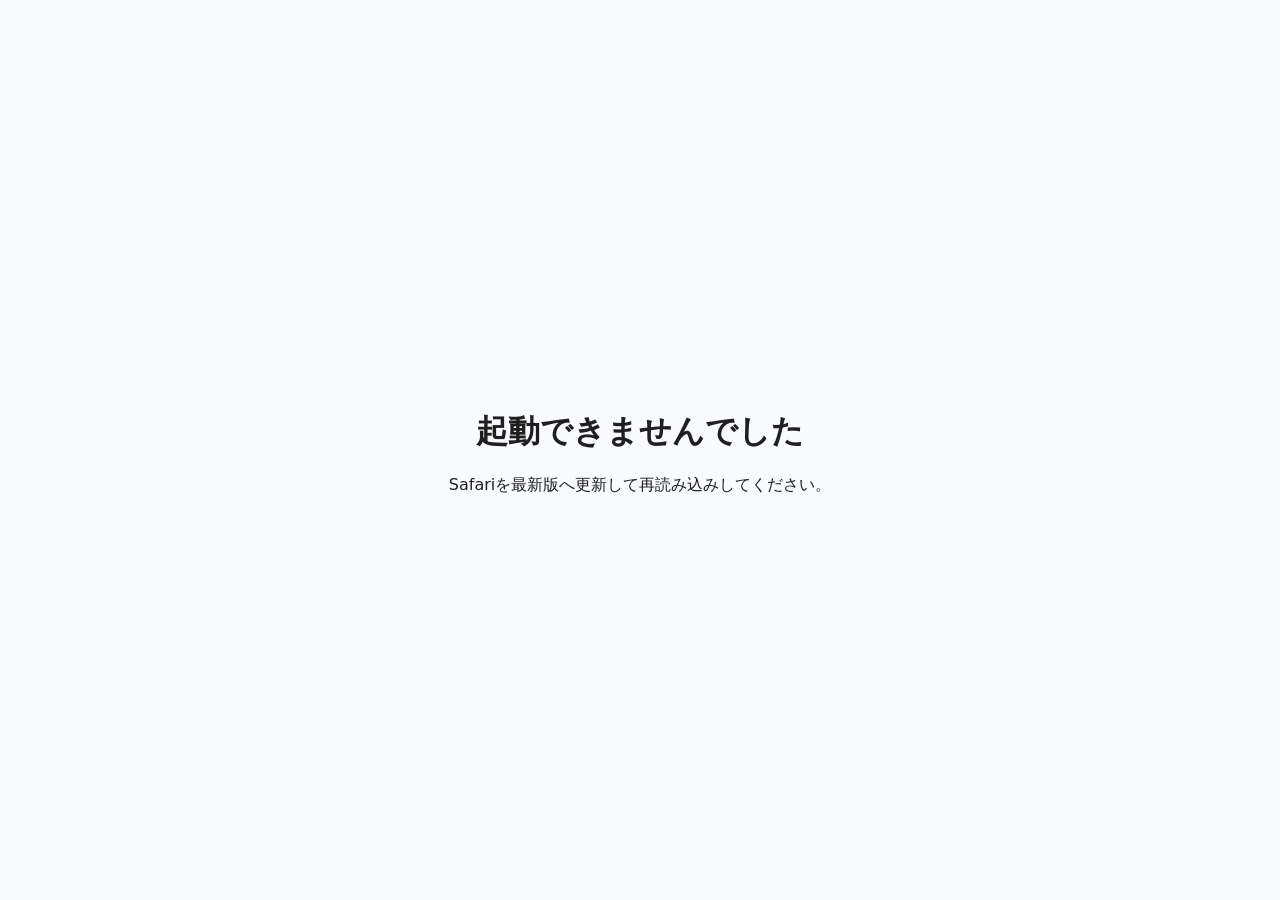
==== commit 7e04d182: "Redesign CodeQuest UI using DESIGN.md system" ====
--- a/index.html
+++ b/index.html
@@ -1 +1 @@
-<!doctype html><meta charset="utf-8"><meta name="viewport" content="width=device-width,initial-scale=1"><title>CodeQuest Academy</title><body style="margin:0;background:#07101f;color:white;font-family:system-ui;display:grid;place-items:center;min-height:100vh"><div id="s">CodeQuest Academy を起動中…</div><script>(async()=>{try{const b=Uint8Array.from(atob('H4sIABqDUGoC/919aXsTV9bgd35FRSySYlnWYtmyZIlJp3mn83YgeQPd0++Au1OSSnYFba0F4xZ6HstmMWACIWEnARKCDQSTPQ7r88z8kwjJ9qd+f8Kcc5eqe6tKspxJz4fpxUhV95577tnPuYvGX8sU09WZkqZMVfO55LZx/EfJqYXJhOsD1YUPNDUD/+S1qqqkp9RyRasmXLVqdjDq4o8Lal5LuI7o2nSpWK66lHSxUNUK0Gxaz1SnEhntiJ7WBskXn17Qq7qaG6yk1ZyWCCKMql7Nack3ixntP2papaq8kVYzWn5G+WX2E+XdmepUsaC8ranlgl6YVPb++d3xIdph23ilOoP/xsrFYrWeLuaKZQA7peW1WEYtH44PDqYmY9sDo8FAMAtfSmpBy8W2B4PBTHiYfw9Bg1QwEorCg5xe0GLbQ+nh0MgofK1qR6ux7dloNpXF7vlaVcvEtqvR1Ehag+/pGbUQ2x5JayNpfJ3K1aBzNKtGSesZLZcrTkP3bCY4MgIPJsuahu2zWkCNwPcyAstmo6ExHLpUK5dy0D8dHUuT/pUpNQP9A0pouHRUGQ3An/JkSvUEfPhff9jb2PZ6PVU8OljR/wF0iaWK5YxWHoQnDeRgvZIuF3O5wZQ2pR7Ri+VYJQ80mmqkipmZel4tT+qFWCCe1wuDU5o+OVWNBQOBI1PxlJo+PFku1gqZWFnNIJsm8V/[base64]/XyhUYslTUEXgjli2ma5XBI3pFT+W0erFWJWITBgZVijk9o1DcKP+9cfZ+sJjNguJgs4Z/Ss9ktEI9o1dKOXUmVigWtNf0PKqOWqg2tvmrxVK9VKyAnhQLsUpVTx+eicMzYNg/BvVCRjsaCwXivHc2px2Nf1CDZtmZQaZ4MSAeKFxKq06D0MXVnD5ZGNSBCJVYWsNZxCfVUiw4UjoaL6mZDMpPMAQTCMGfuCFJMPt8LGiZF07GK8kJMnAUpMAXDvr8Y/RdplwsDWb1HAwVA8Uoe4LR0lFvw58CxmbqEurdkAsipXLFyWKd2I3YMOhBnAkr+czwRMGqVWJBfMQBT5b1TBw+AQ0kwALaOA+1bMplMBzJaJNc0ECXudChmnu53G0PjATDwQyVOdA8LRYiHCXzUlLGzFK5Yvowf1zJq7lcXRRcYkqAHFM1CzFw5kCpOH4ZnC7DN/[base64]/fGAj3tNZWQABgmgAxOuB/[base64]/3yxOUZkKClDTOTVf8oTAI/uGj0z7MEkxYt9RYlRGbS43ZAEoeG80yVRIo5GAY1BugTWKvFTLhUGU1H78neTplPAIC8lJOCZxD5+q6SnZuTBmounoP0sc9oXQ+tOgtZDWSlW7I90e1iKZaNZqckbFeHnEEnwEtGA6HLGmAiNsQjiOEEhh1BsVX3Gbvj0dTKe1gJWuHC6EE/6MroI85vshL7fBaIy7prkWjaT2gg2C1Zy+sz6sc4VCISdDbVAtKFt9hodYQKnpg/lioUjqBz7jk82gqeVycVpyhLzeYdMXiPPyTlzu4VwkTo/KnCaCFPVBmBSGGGnUywewsJeExexNXx4bg5qintYqm7tnqhCk9Ra4kwLfoDrmeN35FbJ7aT5ybAqNr9VxRka1VJQ3AfEul7V01SkXZLlMT9/jNQBNk6zfAUwZSWkFgiY5CFY4iFFsYAzAZDUtg62kkpdE04C9oGOjhCVZiZhw/ZUpEEdL8cV4OVksZnp7WSPWzKgQKKSEvinV3lWan9k3m82MZDLgHrWMXi2WSflmy2Jv8ahWBQ8Gsw0GP6WW679BDTAgUhlDX2toh6ZVDQf68d1ANz2n4WJAvQ+bwkkeyqSzYCcwEiwWKo71sIZ/cqpYqfpAo3WQmhmfvwBagaGxhYRBYTZjOJmwJQ0AV8qAbUF1VbI+4BBudkEHnPdvUGmMBIeDaUsJKMAiKYeCTdjb4MVsSzQopA9CwT+EpaQ4ZOBo1UHqIENUc3FjAryuHehqiQHDQCY4xvHVRjUtmyXEJhnMEDhORWL9/n/bC58H39Mmazm17NurFXJFQR6qaoq6mOGGH9Cq5QzDRSyEs8DRhjTe3II22ER/rLvkQ95XVau1Sr2PIiltSS2OU9zO3qNVsZpRYy79Rm8YXoRp/CAs40R4EAfE0nz+qlapVsy4jThv+mzT8A2iSTWl5bZQ09o+qkUzasoeA4Aw4erK9BTYH9JTi5XKGrGQTGDCRGBGIsomxiKtRbNZOgW7pRgtOS4nbMEGi0UFi9sf7a9MjpgpKRaKUOrSmgm+8JfUSkX2ozZnNBwyvVE0O6qNsa5ZVc85dJWckdCXeSOe3WWLRay1/gYOI2QvVnCS0QdCotdDcfN6ulzsQ6W20dRjcKs1N3lxa9iq2WC4wgFrumBmOmQ4ZWrYFlIKb0s+8VtOr2+13EqCThNCLcf1lCmlKYAoiwoaosN6LjeY15CVDEzUqQrrXC2zZesCuN+iCkvXsLvUYf1TeqEqx3/OVUIU6FBgzBcMgECHR53DS6OBUCfMZrUxNbNp/mONOntXxCMUcccAc7pYzmU4H4KjZgjbn4AO9y4KY9gxFg6D4I2Ed/q2B9XQ6HAIP3vj9gUta9homSRxPOVK3b64ohdwVVqMVwYhpJnUuiz/+4DKWQWmJy3RB7HQIUCgJVN0qSEid3xdKAzUrEzpJQc8iMSHKAmJMg5HJd5gUTNOxqQd/SOVhj+lqVhA67ZkxJaEKDi5nhsm0On6NExxhmxG8UAsb65hSaNFKozdrGCp8LEZDCLPvG+Qds0Wy/kYA+wPRrw0kxOW3sjqmqAs1iEIqQhhIpGd7CVoa6UC/OlGQhLwshWzsDn9McfEnxc9RjMRTcrxg9TUQcCh4RhmLSjqBEdsqlBJG6xA7qnVLfyzhA7WNU9WQpDATYVEIKbvIQFbAGOmabCdfcdMDivIZgGGWFxaNTdrb6MBoj90nPr/hX5znyP6JA5XEYuToaBQdGamhjUDyhU2cTOEdZiODLJ1NuI4hfmMOE7YXoQbHhsZG8v0XLSOOi0ibJr49Fu+HcHyrXUmQplnmEqArUU/5R5RxgYdM09rcGTNma07NKpFFUJSQyuz+lEtw+2QYNbIZ76LJxIQLAX5hML6n1jnJotuzJ4EJFMUilT63q/A97pZmBi2+EQlSC2lmGmO4Mq/dbMBLvyTiVJ/aCIv27/Gtv+W18B9eEyxCwYwMfHWxQp117SGl5vFFCXQR0zJVnqd4YaitsXdhgOi0RDFk+zBkuoiwkYfec0FJ0/28ihkk0ysUIWIbkrPZTxhr6URbpKRkzFhB0wPevScGWlBF3/N9V6IC9Liqi4dvz/qi4loj2b2PLIfJvECeg/AtLpsSle5CNPRaKzpFetfYo5SqZa1anqKKmZGx8InUoICtpeXNkmsGR1M59IDXXEBx2dbPyH7kRrbxofYZtXxIbahFrdisu21EH+nc5AaJlxAOFdyPKMf4Q+IwMmPcFOcK/lft67Pjg/BY/IuOZ6yb6AdH0olx4msJh230dJXDIgBig8DAi2Pi8LtSr59RBmn28AUPQPIaEc0eBrE+eFDB0C031/elfodhXkGNu209vLi2slb7Sf3pL55sEBaeQYA7LRCYH8pUXF7sqoXOEhQPtxtXKGSwZ+aCugiwOn3vSq2VZRxFQtjOc3Smuy0oXGaTCNzL5Ar+eY7f3pv/x4lEAgytKbCyc7N2fbCp63mysbs9Vcv7wCm4eR4Kdk+9aR95kZr/mnn8qn2oyvthSvwuf3s0tony2tf3YPPrbnl1vz91vwz6Lr+4FGr+bJz+efxoZLT4HxnDWCmK0Tq2EZsiDl2wsMh3aATm91mM6UbvPqYacic6fry1c7JH9e/OLH2fKU1u9i+e7pz6evW7Dk+5TdJfyBOe2Xx1ZOT7ReLrebD9aUvOp+8IPP6zXELm7i1F062v73Qal5rzZ1dX3iw/tNjK1ahTbECyaOCBB9F5SSWGuVMJRtL2GP8DDhiAGcgaW6iESXvAHyVRAf7ANYhsQ3uf3c5CFMI5iC021/LY33a9SvlqzV3sTXbfPVkobP6VasJDU615i+05udbc1/DKxi01bzaat5bf/IQiNRq3m01P2o1XyBZZ+essilsgHExw4EP3sbvTg1xa4OhYCLZhK0T1OwQ8pC/[base64]/+Btpw2cU2VFwRq+Zca+6MrFmEOhaCm8Gd1RqSiMT2ELc+uKhXuvx1q3kFSEIlk7gWag9p3EAI9FgZTxdxA1xZh2TO7/d7x4fIAwUQf/X8Zav5BdJ1tkkFsDV3vD17F+fN6bd+Z3nt7hMyEJsK0mYO5veYEptRaO64ZGmAVHNzBP7J9q0nnZtfAQ9fPb/JmGa3NCzAdDk9xB0VLjYDF7AIQLm8drUjAagr+cvJi/Z3EiQ6t/FUOcnikyQF2iUssQU5ZIMC5QGRk5X27e8JsZYUgqRimDGQf7BZa598A9RCk8b40/n4HNBi7fQCZdEGyNKZz9bnPkf73FxFEW0udb66AzK2MfstWHW7fWYBQpeUkm/r2LQIu9nivVSkdRnkorMmSvRVa/7j1vyXxAfhXOjUOvdvrc8/RzIs/Lhx7QLaLZQYor/mXDi1gRH71axa1gFE+8RXG5fPAmn+9N7bSI7LoHXnURVB6y6d3wATfeOztUefEOf3HY46f5qabnSTQDL6cA6MyCq62OZPa0tPiaR/vLH8MUHxnICBjc2S+yf5rFUBeeUf+T/MKWGOuiT41fPUigDXh5PjNTDVOZ1KMYrM85/bp79Ft/Lgq87VD6nxGB+CFtiKTslwPdyZy22MQMCIAqDly5XOoy8sLcNInuZK59JHGze+gJCjff4nHPjUA2K1loi7OU9bD9VyFifCjJYYOPEn6EDkOIqUGah3oR+N7pV0WS9Vk9twjbOq0ECnkji4rQ7hXgpE2E1jOHQpbh85KRhzWyIlt69CI6OY+/99ZASD47pLzE01fEgxRnb7juICW8BHvXslBpPCo5kxdwUS3hljNt3iHJxWirWxBztuH3pisqjv7t+nun2YpwK8/699qtvH/GHMLXk809f9Bk6u/ege5rOfACVuE4FYIgw4jyiv3GqfBWot9XKEwCE20WVChk38otvHXFXsoNvi8dw+Y5qL7Y+ev3qKU6CWAl7RVu4J39+xmIBFFHf/[base64]/HRdCvdUy3JFsv5lmSIwXUunDQcU2v+DlH2p8QHrxJf0pS52pqF+X2LEcL8Qmv2HLEKc0TFbiEBvnxObMOD9oVzhM+rEl7Ne0wonHlLzgKhC2XsNQZC3k4W1RwKIHv06umXRA9WRCJwSl6jYgtAJF6tgEa1m98zwltoxgn/6sXZGDO8rj/ohyGYw9FJsZnLjGSLidNBO2GOsyTi1L7xLY2DjZbWOZg+4ooJcMLkf0ZL1SZN9f3iDJGTW4xlIGw3YErXRI6LgRRVU5Hp+2cKVfXoHkgyykiE2cvokOZOU3cssHrj8mmMI8BtmVNb7HxFpVaKgMUgBax05/QsDoxOnoYe93g01xfb97+z3+A3fAY7v+zEWKqgBOat1vxsa/5yax580uPWHMFk/iSZ/0+t+SUSJ3Dv/PhF++VNConae66lhjMxHBhnujj/9k/32ucB3KetuXMWCeic/ar9DDovMsIJr2AallBAZLCo4NmyppmR1twzdAjE2NPgVtLrk+fWzr8wiGLwlwY1lJ2MGwSC4WopKIHTa/ef8LjqVGvuCzTYxEKbwQhqvRl1AS/bq6uo/[base64]/XaFBHUfY8wqYsqlk8uGFd1ukkFE7w5ycH6BZomvVjEm5wxff/m8fea2GBibQiH2RQRWzlp43V1qbNTsruWpYqViajaGRT//89l1MZeV4rCfzrcvLNBKgSgFLAU2jH97ZRHcOmHWDdlTk7rLCmkPfvz2ybVLD+QEwcpoEA4KtvPhl2s/XkfBALVHFt1B+/Ph551bTzEDI88B787574mZb64/PCsQ9pzEZeeUHcIKRB86zYG8nDxU4OzuLEKed53HQre6YW+zCdAo3L7xGdUCyJA732FsSdOAta/vtM9ddbDrUs+nX75aPWNncJj4MIwy1h7eJpkbSP3PGMlceIgzJkErmgOCOCAK4yDWXApYWAthJNlAFauWa1pjGxELW8EgZIhHt9UrsXIASUHzIYuzQDSfXuWu9tM2GAggLaai4Da+Z59Pnmsv3CfpH8kXjp9vf/SdkZ3LisEqBHRYZUh59fSL9okvaX0g0m99gOLcpT6wcerc+t1TqGyrN0jscU0ydV3mtn7vOgnV7MIOcgnNiYpeaj+5h1y/[base64]/qkp7HPHCT/PczuB1ahW8/[base64]/RtRWAzIF/cVj6g0YBO1ALMRiCq5KrGK0lIPVy+4aGMEVGkjNYX5uTjLjBZGVoZodAvEgpwRK2Lmzbgxd5HMAKynoaz2cEyY8yojo1M41lySjYfktskw3WMxS0pN4CA/cS3oFlLAKaveByiRrFlKtp49Q2Vi5Y6VDUphkv12ztyU0yyTZ9DDHJORsXNtzuAieb4IDmX91Pfm5IUadZ8JtZ4rVg3m7tXBWnOmklcGQ/FVN4aKFWkTIDQmX9BG0KSGkcAWZQksFGbtyDROYDQIrNiOSSy8QgR/TQaNo0lew6qn7c/OGmwT+SoG9qjFFI5RX0arfldgLTU6Fj+8Gg1YNFWwgb0VlI+HVQthfcwINkxJcMino4FuvDQsM4YXNEEg8fmSiBgvjDmoJp3mqklVJ/UU9P4BebVC6WDjN3ncjaX23HmW1i6oIbfykVbHgfLtxcuSsf1xYf3bp8TGr1CesmyXV06sTJy7GAwEgCJmeckwsC8WR0VfcoUtxTAXssKcc19WlzEChjpU2K4YiAnwzZxoNLIJO2kDiCskVSPuXuZr17KINPP2wqedm7eAjha+skZ2GhglER5kQJOt5sHgcF49/5g4H1q4ewmfpcrI3VModkS1pISYJmjm6owQeVscacL1ThliDhcwDeeSGA3Bp3RZm04Mi65YVFgCvb/0WUp7HacjDGIkCLYMmKAIIxPkhjdLftnsOeOX2XepYOHEcNbODD+YMznvrNGW0EJ6SRGefwoIzz+VEJYloI8EOCwUyqxbJIXUt/PpnVdPfyQrkAsshaFrj0Jqp2chzJLWyeefSsuZ809ZiWXhbucyLu9inQuTQWsWrGdxkZwMSbGieXC03zyYzcQ5D0ax/a6JtMKi9FVLJZdlZubC6uP2uW82rj0h22tekkWM06RQYqncM3sCY55rkvWdB3zRdvnV6rn1H78TWchfLZGFYGOZ/fEaCgZWNLGacfYSEvf85R5pscEVNhXgyql7KON0L1DzR7IKu0gZ45AAA50piJhiVO9ac3dJWe4UK85Ry8bBSmkxG33xAMgXGYnOClcr+KKTvMAmZLQwNDGl40ooEENDxoGt3YTU7SyISHvlOi5N00olN/JSJsvmxffD2JNXkoMyjvIZrP0MWnVm/eUnJNR0O5CQLtaePNFe+VkUb1EpxYVmx9xIz+I6JYUNuN+/9OrFHWreyPywHg2KQGlF61gGgsJ63ebZqW0Iq5NG3gz9m5qraJKLfvzJ+rN5xz1CtgjrcdDM0+hwJucUFFqcEK3En+mWlwYhGZU4fqigwH/42gLhsWvLOSpddZHXclnwSkHCh2DEkT84p8ehAFqzuTN8tfY4zVEtcs2nxkJJVHFH4e4nhSVYGTwj9lPiFuWLYwprGpivP2LWR9C3tVtfkpreDTsHE8GAqZyzi+tf3Fz74Z659iatKPFcnVbBTBVfMcJPy+JyH+GWyPmIhfEyLuaas+VF18SXM/AuLYocJ1pzjpdMHopK9OoF3QD1dSjgkDFx32WPmKkSLBpM6zyZJdUlNB5WWvab/VptrFPq+1YhoxXwUFexYMuAma1Arr4gjH2BAgpQ7j9Zu/YcQx1KKVMQ0B6J2YfdzIu+heU5xn5Dsq1gmEV9dAyYKtZaFvuRAUn5g6j8jP9rP53pzH5JqWgyX3zac1WSo/[base64]/5jOkkjTYzE7tAtp53T38hLzHgeUSur1VpZSwSjxvRDAbqYRlzVaWRh835n9T5ZNySp9Nwi373DGrx6/[base64]/UyxqIfgHPM6q5/fS1H96+BXrhcaf/PqjSQ72DR4JubyOtVtNTHs3LexVquVyj4asAtCMUnASn4gzHd0SA1Gg04ttyGuKmVrXEv+9/Z5+/hD/346mY2Hi8x465cTA3fKjTzfcxnojDB0jMAz52t4KWidUbLNqu4Ef0efihwamwI1FJJDPFdC0PwY0fwv3yzH4tp6VhPE8FL/bBRloljc32V8HST8Jjf1kjtzB7hg7uGk+63BNDk758Iumpu3e5Y+5dar4UB7aM4+dcFT8m8eMk+ejCj3+vFfGLy+2CL9vDY3F342B+wuuNb8vWCvSUW0U9ogFbKib5PIQeFYKEnp3xECJBn7IGkVn5D7WMx9sw+x/WZjxpX85gT3rAPegeyDWMBnrl98WCJrV57TUC029Q7yCHMmH2oxSnfU3o9AzEwfQEu+6r4teOAC09nr/5dG8iaQyme70mqFqBHp0VASUSicCxY+Igg0FxXsJs65Q75Px3Yi/[base64]/Qj+SdS8moVZXd0JJw7ajr8MjaPqNX1FSO9bAckxbOcgMGflqzbBjnosPkKfG0DX4qDp+Q4mEDD5XuqCOijSF8KlOmwevD8635K1s+Tb+jDiRvWE7UU/Im3294/R8U9YLHTfku2bY3cjmP+6BAlgkQu2yxvEcFS5xKJFP+YiGd09OHEx6UCokrAyk/[base64]/Qc97sJpP3hYmRk6M4L9Fd9NRw04UI4YCFx4Y3Mai11ROs/[base64]/DYkm3HEF7s6eL6iR8aoiHud9Hu4dvSDq3GY0WFxXzHEZz6dXqZTyTZmzKx+PUFpkiYCkW9KMscXijostBhHFJ3XoRlGHCyP2U+PbG1/9cPW9vIF0n6UquP/h2g2z1xgM886BsnxuHTenyLzlWc9bYlWI/8f4+dQ70rLdor6jQ7lOPmEkDBNsJi1PtL0YxrZP9lhR6x7HFr5J7hl1JB7NE9poKx02XzXsS5pri3QLE28kCx+57pyzDLyhyGNU62VZxokKsyy2HceXocMThZ/NcNCQG4QOa7XabBso4JkoUzc2PG8iWdxW3/SJXuORTTtnDOlw3F13ljrrhPhv/6jtGULFY08bWL/PYUdcqaTBf7OHBwIThYn/NjR5WcEEEJ9zvYX0fIsN1ve1jR/3vNf0fv8NUB0kJUzWVocGbcIfesLNH7F13kn3xChEkJF8zZbmQyA26UkpNHPtCI+CjjhEwbcLTN/KFR6476kcbTvGfA+H5L2lQVTG+yZbDJo/v0oXtf61Eiuew6YZtG81E0eD6ar3x1OlWe1OO0AN7G7+lSFAK4WV/ZgyIsXAmwa0O+HNSO+puhSbi/PaMjJYgnV9LJGoANwuhaGY3eRLL+VlNN/[base64]/vqEK/nOnw68+6cDypCy57333nmPR8plIzGhvy1BUWGfk+Ix2B4H3kG+ypoDnmSNwBGZt/e88d6+t/b9d+XNP+x584/7ha7kohroRy+0Iwk5QiEGtorG1QKfyWjylytnGb121MH9pQgZuTxw+2i3sF3+/mpjwi9D3rS2Q99iyOPYYCA44RiimdctO8S29LZw0IurJ8T/8UQ5lNz71v79b72zT3nznb3vvr3nwB5+0yGzyPb7nl1CUVAI9GhOSA4tz87R65LWbnzPNg+zw9zWq1nku8iW2wtf8lO2eC0UPUBMwC5tzF7faH4onxZwuqBMuFbW5fACDVByAPE/Wmoof3mX3uJK7jfkwV/79jcbJ77qoWcGHLMSaoJZO/dt+8UVsh32UWv+Yb9gLLmnUznVHAOXsB1yU9sFgzvqKEpyRmW90bvHvZnJfXv+ckBhdwj+ad/b77z5xz2/l0rDCEys1bAn1noxechqh41uBQPrjeG9XcURXZsm5n797L3O6bPW3OPF/bWXF7u5DVt+QXfoEnA8zjevJyMpy6xCgls50I/9asLu/fO7groZBA0L465sPLzafnyy/eQevdnIUDTLrbb0GCwen22Ku3gte4PXl6+uv/zavkmYa9gKPdorbBJmeixwqx9u8KvAyPYZwgR+x5lRuu9mJmmRcRMDqWelCmAyYdUSb52uN+kFqSptt8Txab2sSQ+oZW2wJNqEfFAccSLuCJ8WeCDRZpukd8uZX8x8z3eV7rbG4jEp9CTovU2GRN9iEguf/weEuBieOi/ukkIwy0F6loDpTHVp1YP0im8J8NFE8qif590JXI33xlN+Iibor/1qJuPRYeo5P12t3u1mP50IaTX57UO3F/mqv2Y28faDwEHeesIymAGfr1VmyWIhT4/gcZb2wBNZCTd/ruC1+4p7wIIs/twYYJpSM6SjuCBiaclKrbNzWC+Yv0kTcvzqHcj52XZYMlOhFwo8XTHdX9VKRsWdrgTFhYXPOETZQOB9MDwEHw2rSBiiUocBrNJ47Jhd/ryCIMVx/wVfWc0QYtFgGJfXMkjTPUdgvkhgDSTe49YLEAm6fdICWh95UQKAHVFzNY0tLzTomoYR+INQSQLKmyfMZGkrowm96GoGDkajWMvKltuScOCRkYWnlpDGTfrTgNza3wjPLY0EMWPPGnTKJFmxzBd/ywN038en3YX4MO1Mcbrg9mlAIuC2B+ZfLef+qM0cO6b581pVhY/eXbs0XJdHlu/[base64]/ipk87gDyvxM9bfyP/TqFDDK7fViyUMv1DSGik72bSewQ55stBr666HK60Peg4EJefcGjpQw4SKRySNQDrL5EZRjekoHkaX4ss67dtGvB6Wng0Fc2MGBk/QfL3tdKqKZZttFQNES0nOcJT49dgz/Mgjg8hiM6lQZnE9Bm1bIDnSPeI1ZjG37bD4Ur/fC3Xn2reRAdz5srTLlqVPwPrqiHiND098V27WLoEMJp2V89KnYwsde0Q12ZGaE+A1HUtGBxhO9SeZEK4obpxbdW0ViCvqCClIeCejJJ5BtBrM9B98Y/J/q4D/+NnFo+nUvsD4B//f4B7w7hrxgAF8jjUUZApKBFKHEMdgo2gexDg2+CQzgn9EGerDujL+zVxHm7DC6nj1UGcDRYjicEbkWC5kEhQ4mGGCCj8h4cAgGsgd7sC9nBH1k8ABfNXrjQzZrH/J4/EAKL0XJnCioMx2SraOLs+WoeWX4NurRkwRAwN7Cyi+Ke0HObjwWr5eTro4TRNZpNMqr3kPxU2mdmw/bXwO4h0pMsVx1B9B7w6CLV5CR4ZH1pS82Ti3wez/w4E9n6axxoA9sJvU7dRpExJCotHaEBs+nEYB0s6hlC2nPHui0yUJhQ7TJJocgdCxTDtXxYwL/CJZs6K8u/+uuHUOkJkYagxEd+qvb/7pbesicpkK6V8Djap6gDzcmERiHMgOOrfeR7J4+w5b4AQwvcQq8DdEifDFhp7Vx60EMQmtsM+DGk2ztletrL+7bLhyn8mChAtEggQjMxKKoUFpQrzME6qgWMvB3iCdztBGzKSWILogpSZS4fzEMiX9gN9oPTyJxLJk4Ng5/j417TWNCrHd+M7mn6fez8z1W2I2URE04aaAvJT0Oc5vBZoOGCX0W/G+3Ch9SMf4kiU+SwoNxfDAutsAGqZg6nmpY6VsDz38A66kQCKJf95W1ipmIyztZpIVlYpnxV3fRwQOJyA5XYnUwxQl56ashapgqrx/yMAEjUYZv6KDLPXHwr/BnAD9J7wAD9rvGjFW7dtkegfM0Lxt1T5AkRmFjh+WxPTjA/nf24z+HvNJIryFcoof2QZFu0MsCe3iTeZHQyNj64XDzotvrPJRDS3nkCB95u0zILog4DmK90o8PQSGTnlwtBLCTYFIOTvBdTMlE2HfQLd6mh/dM2a7SwyO/Xe7Rc0+Yjl6m11FvF8TF4Q4V7KMdKnQfrLGNSWfQLp3GfTwYPzjR1bwhyCI6jmji1TybCKN5zcwWZRGviekmjHhQg0VA0YAMdeig2zURDeDfzfGPBroJnTBCMCAPIb4bjWw+yGhEFjvCBNYfdZRcumA1Crt2ScOELO/wpgv2bljCoH+ZdsSV4HKoMBo6VBgWJClklyQSEDIUx7sRwTQMlhOtbpH/XQRIz/[base64]/ACIZlU95+bbwJPCe7LH2/2/rxhbrdnKsNDk3Tf274c2B977T3fDcZ2YTal4OIF9mCf7XbEInC9g3mnQpnvFsHh4t5tuzwBaEijUDA24h6TvMTcPJfn5fPaa7Trmo3bpvkk1EqvdiIlU4walKx7+dXVpRphpUlgjeyApvGlvfdpapGeb/L3xacvZNLf8Y9zWUqvThkms0P7zWVOo3y6yjaHGpSJiIVfKs6zrQJuvQLH6HDt7d9DNlpzdA1JLXrLD0hyuNsf76sWKerQ8zgqnRpnSWKdk1VNvoftZFiyHintAA9bqaHxaL2SK0/5KulzM5Q4UPXX8XdkAZAeMi+UELc6zxT06Ztlb7nGOwDaISGhalcxXJjmJq2QA8hizdInN0AyeWESG1pPjFa16QM9rYHE8iILYrKzli0eMyrMvGA0E7MdsPJiVmwLsKNl6wWM5fmjQDX9jif1KElgH+juzQ1PVfC657f8AZEFMl/ChAAA='),c=>c.charCodeAt(0));const ds=new DecompressionStream('gzip');const t=await new Response(new Blob([b]).stream().pipeThrough(ds)).text();document.open();document.write(t);document.close()}catch(e){document.getElementById('s').innerHTML='<h2>起動できませんでした</h2><p>Safariを最新版に更新して再度お試しください。</p><pre>'+e+'</pre>'}})()</script>+<!doctype html><html lang="ja"><head><meta charset="utf-8"><meta name="viewport" content="width=device-width,initial-scale=1,viewport-fit=cover"><meta name="theme-color" content="#F8FAFD"><title>CodeQuest Academy</title><style>body{margin:0;min-height:100vh;display:grid;place-items:center;background:#f8fafd;color:#1f1f1f;font-family:system-ui,sans-serif}.boot{text-align:center;padding:24px}.spinner{width:34px;height:34px;margin:0 auto 14px;border:3px solid #d3e3fd;border-top-color:#0b57d0;border-radius:50%;animation:r 1s linear infinite}@keyframes r{to{transform:rotate(360deg)}}</style></head><body><div class="boot"><div class="spinner"></div><strong>CodeQuest Academy を起動中…</strong></div><script>(async()=>{try{const bytes=Uint8Array.from(atob('H4sIACf4UGoC/929+3tTx9Uw+jt/xcZJIylYsiTLtjDY+Silb/qWXN6Q9rQFt2xLW7aKLOmVZAOlfh5scwuYkCsJgZSQEEwgmObWEEjI85zzn9RItn/6vj/hrLXmsmdmz5ZkQ/Kc9zQFtPeey5o1a9Zt1prZuTVfyTWOVj1nsjFVGt2yE/9xSm55YqTnr24PvvDc/OgWx9k55TVcJzfp1upeY6RnulGIZ3v8D2V3yhvpmSl6h6uVWqPHyVXKDa8MBQ8X843Jkbw3U8x5cXrodYrlYqPoluL1nFvyRlK9jqgXLxQbI7nKjFcLNN2Y9Ka8eK5SqtSU1p/6dfbXu379q0DpvFfP1YrVRrFSVkrvruS9/5r26g1nV87Ne1NHnX8ff8dZuzH36MG/VhYurSx8vzL/3crc8iseAuTVVubfas5fWpk7szJ39eWjjclKuXnnxuqPb73w+5dZj41io+SNBprd2cc+YJF64yj+Gq5VKg3nGLyhIcDQcTzDTqk4MdnYAa/j8WqtOOXWjg47TyXHB4bySfa2UlY+FOh/WvE4js4tlr0afM/3e/2FvFlRK5LMpLzMdlak7sGXPO8zOegOusZ7raa7vZD0/MbthZLJNPzHm5nO5bx6Hd8WhsYz/dpbrVYu43n5Ab9pS5HkYDqfyrEih91auViegLdZN1NIJrW3Wq1CwUuN98uGbUX6B1KuaMKr1Sr4brw/PZjylHd6o9vzXj4nGw0WyKSSXnJcDLdWcHMeVssWXDE5/G28VDkMdGPMrPIRv/QXBgs5/YvamecV0oUh/fskUBV+ynq5QlpBqwAlVcD/zA/xGbdWdMsITiaTGcoM8gLTjRL0BW+HMkNDQwPaW6VOLpMbyvGvOVgSan/pVDY9qHxqVCqlcRfBT7npdH9a+aQBCiPwClnl69R0w8vDh+2umx0XyJx085XD8dSwk3RS1SNOGv7UJsbdaD+wFvEnmUilY728RD/8SdlLJbMxrdU0tprFVjMhzWZ4hQJMCiy5Sn46B+jo+Y9KZaLkOfvccr2n1+l5pTJeaVTw14vwL712/vNleK4frTe8qfh0EX7CS1hXtWJBaXG8kof1ufn6iLZhZ7oYn6qUK/Uq4LXX2ffrF+Ah/oo3MV1ya73OC165VOl1dlfK9UrJrfc6sixrKF9zgR0y9j3spLcPVo+wD41KFaYxPukhGxt2BjP4YXbLlv15t+HGiWcDM3Zrh3rGLMwPP5i8z83mhgquhfcBA/AG2/C+ZDaTdpNteZ/KHlXel03mB/LpdrwvmcwUMoUOvE9lkD7vGxrPj7tD4bwPmL3bn27L+/LAP/MFk/cVCuPbB3LhvG9wsD+XTLblfSp7FLwPms2442G8L5tL5VPZNrxPZY4KA0il+kW1AO9LjifzqbSN96W2p3LpdDjvSxWAd7hW3pfOpnP9GQvv8/rxvza8T+VjPu/[base64]/[base64]/xmpsvToNI2L59OyskEV4sU6cTtSKRG7wEjgSDnILSOY/ow1gHjRrI+irMcbnRZhEIDkVLVh3C8CSiHJdw2Nry+SyjEnX89ZkJqCq0AWAsO+T42VOhWCoNI/UifLsRNmxjSwLUhbhbrcaB/RmEVCgeYUutWCa8J+E/dxoUHULg3+JFWHtHhp2BpIpsBrCmg8Q0vAqE4r9xQCe8bZAROT1Vrov6qnITQw405R5BkksVajGCAVsAZjBRtkyJ4HqAlykido2yDEERM2eRqUNTxSPRImAVWG2vMQlMRsac7Zlf9KpzLlvK1wClgO4GEtt4aboWTcEMsM/InYmnC+GQtCq8GUYd49B6Po6LiaZG4cK/0HBaKHlH2mBkwoVVizDoq95JZdlKSkx55Wm5kHSeQ4TG4IAFeUhdZ/2D+joTz8bSEh0HKKCLJRVkBuaqUr8xzj6UhJGBVO1LqbyVGwFUruQ1oC/iVoSJOGLcm1JQjszaqTdqlfIEjVjCPl6q5A61E2NqP0yCgUwaJoDkq8NCNWdLh8hRzm0CtQ8DkKpbDgGjM5PRweDM3d4lsgJyzBxhbhGU/Hyukxunt2SA3tLcFFE7gn+rIMH0vhxbmfoUiNufFg124NrSgU1MUlX/g1cCsVkv1tvIyY1SU8ZCTQNWaur3pxYam6iBHUMjwSlkLD2VSerr2L6MpYQMF0+o5sfsSDFBGG1H1CafMyAR+lVHXkHMmQszoi0QhcmpuuOBDilBcnNYoP74DHYwyF8HicELLltvuEBRk0WdmQuuaSoem+wyres6XUm/DU80F4GbWXnpADLE8gq3GoJckzQX1Frqkx5nClYzhWMG9ZEw1QRgKbszXOMI04Da1Ef8MU2DLT+v0Bg2NKRMUtHFLQqOumTiQAFCwRETI7X2DSkygSmLabSCwp/ZlGlBoBwodNNPWfWAw5XaIeJdAYzn3FIuSmh34lZExXwbI85wFIIICSA593Ild6oaRVhBN5o53EvKfMzJCJAlRIDrMp8/[base64]/[base64]/kLxMthEIOuDMnTNcrjSi0n0Y24h3R2krgUrqDMPFkxQ6Ri+4rMjHqXCuwbQKDCk0mg/A8LWJ543Jj03pqaGy5gloqaHr0j4vQfRwWLV+VTm3WQlp9J9Hr3B3vfNNrFA10djiCkFbsJQPUZglr37+GWxpwwtvzGx/mB/GBDTcPDUlv512VOk/qDaPlo9n+lf6eUMqN62JOJRuKZNzbZzZqraPg2zLIWNUNwHS/LXmIOfqRMcFiSNi3uS4TgCKbMxy0eiEFBbKlX2daANPSh1LHXZATCaSgyAlw/qbTEsJP4yjBhD7RbvkQSGzqC+V6LdriyHNVpVWAaaO3CaoKxpem4EBrohqYlgVg5mNisHkExKDg23EoG+yCLgfWwr6TbUXggEfVPgepA6gsrUnl2xCQz+oolVV5qWzusxLZ38am8mCkScsyoLI1cfcVqkOFVLGtDEZ1aldi2jpRvwofYWJH/WzNAxNWyIgekIFj1XsBFxchoBJWkCxGzWaSWealcQDO3MXhXRzlZon7OD2jNSuLDjMQUKNVd0JL8SKSCel6UxFMUJVeNNU/TnN/[base64]/v4vs4lf2f7aaIJ6/whn2fNnFl75+zvk2oSSHthXF1q4+O6XnIsWAm06F6HvXDHWaau0xfibS+rETfUUmxCB2932Jnp1eIY6ud3JYub2RcyMN1btBBjzRUyP4kJx5fDJgshLMzn/6ngDp60Wp1c5MAerHURmpj2RCZk/JdV0pD1pI09/62DrDk3KGjO9iuDu1c2HYsnG00Hk4NgrjF+nkMx0XnJSQ9Fzg6dPvzpakaV+rOSDpB7Ck9KMFl7kzFYbkh6ZrVRI6MpElbhG7Aed+OIw9YPZuJ5FA3jk1tTMPD416BdBsCiAvXnh5lo83Q0rNWdmZRvrUQqS3m3E+mgXT1N/1dbTQEG1KNRiFBVRymg4rkAFc/ggCoLWVNvXEoVCPVGtqwGWtKHOErLOe8aoOvle4clt24Kw23luo0DnRb9eXLBjcpsoFNCrVxZNePxS8zQTPc8s7CRGteIzcZskKZKBJ7orSNPF45EvAZDG3QUNUcRXZv7UZ3gLK2mDl7vNimgvIytg5Up5o/OqYLDCbZDg7oAgPBWFyJTrdGKr4pXmyI64qU1WWelHIs70FhSnRTlEI+u2asR6p9tJ2MJziixBMEVqIaFx9Uvo34dyXGDjVEwNigHWVbEv+NqXfIrE1WJ4WJ9ApOVjALsc0OFeOLAUpXKishwCq5D6Q35iJDRb/TOuzkHSNTIpV57CAc2cRj7G7E7NtzJt5CXXTttjA6RZqoU0vi/v+fDjQNkbCAaxgbH4I736fyRL1fdhBM5If36feECY+WJg9z48o2Jso1so7IyEKyjCdYIqTrLsYi4DBHUvC8PJaOj7syPEgPa7J6Vrq1hS27P/1WW3yQ2eIGOIn6pC5UuI1nKTlRqeSftN/U7GPczYcjd8NTuSXRcOuHhBJoNXWpQH16ClnK4yhVQr4xlpwNt0HV6DJk1GlNr9lAyoAJfECZH/S9DaRhbCd5mQk1DbTWHms7qd+ynTTI9jMmKm7JD0BV3ITpfrscS7cl+5+Y4RpjyLAl5I+he69Ph8BS1W0PPXj5YgMTYllkaUelSanCswg7KyKb9A53yugQESrsR6iXQc14DFH6KK0x1nZpUNpKemCgV/xhado+NgrFkrZdQIO2Dsg3aQw/EFc202Yyh58ox/vK40EOquGvmf02hUHDy1MDg/n+wcwOLT8nxfaHn/L6x/szqV6mHiZRtgyNo6XLyaym6DAKRDKsvHsECH8WqWwicTEBfwPFy0dhTMgXnDnlw7TgTGZT8eUB0rS7iMLc/YEsoy6jMEKiOnSsSGWEiCQskCxsP0dvy5p1F2puilacrM1JoE5VOIyP5wMxupHgy3wzoscyiPtoYnuWVQiQSCfLJLYprBrdbBKzQzbM6lTfJW7b7lGrK13Gt+vdtMftgNEIl4A899sKdn1mwljQ/JU5QbygQvFaemdK43DsyZ7eaUomYxUJdTk3mM942ztVsE6oXQzYWgrOocqB+RkTEiR+tIT0i7DWQiKyjPhUlf3JDYqax3gPDKFRzLmlQCCrzEVOBhTFJ+w8oeTExFDa4jwBg90d51ySTkoA/dlrCKNLnsShY2V4uO6VZABzYHZSg9ne1PbtMDvJ3kR6kM1ObRpAm6zUGrnphh6zlZYujHDFIBhQgAo/oHi61Gir8vMiSnxAV4pSt0Kqfbi8RSg9ZrKwLccmMEotG4HbA5kOUWYYJDhdB8ssPxEMgQ74S7oT6Y+3W//T+VJ49KU65J/E3tU6eLLGrpjxx95OFdxGy2bLZmR4OR4G5MWrbhmj9HOTXu5QnZ4CW6hanpfYwpCV20bgCc8i88eoXXByYflbHddKNz5CbFjZpTR3HJObC/NJbmTzsausChhcdRr5MOGwwyEpon9Nla3WvLgIUZbOeXyBJ5scPTzp1bxujk5hynO4753NWDt/uu88x4LIJYI2w0Y955nNBZeaxsIQNLPd7nNIPkaCjT/[base64]/[base64]/yv7ZCSLDhWKtTgdJlPJdhZTKNqyhnUGbdZOhnUY3P1Ukp4IPuYCCKWRWTHJa4/PU9XTC/[base64]/kEp0GP9rTyAgusgSOMLbDaynQkRQ3+NpEyhyu1Uj7c56wccuqXrsN8ePqJXwMiAsKif+trHQF1a77an8om895Er/NUMpfa3k/BH7iH9VRqPO1mMvgQfs4JB6fBdDGL9i7P3lSOkyFC9SGKA5OdADQiPEC5Eq5csZYrgdWBti/yOW1bDU+7o2QBpR0ejpoVR0L5+AKcl71GCIRi1z2jbbvTU009gFQ5UaXjfnymMDgwVNA32AgTTpzOrYqnlEOV8b9ECned1APfMv5Rb8rEU/CLdRgqL5NnMJmR9BQno3UzQN3kpsfBEhz3/lb0atFEujeR7YW/+S6gQnMyzdbAqzb4rDueKWR3GIeFJlkKN9vR6c/2Atn1pjPQTwbPku6AnHQnSDhiGBIGBn+hLa0q31nSDw6wbBF1x5dMxUVLMlWP42t77MsT2hrKmPpQOqAP/QxaAht1aAqz+rkLQ5l7iNsYmlqDnW3k9OZtZN4T2/S1hMOoLmnUPEDOe37kuKa78XTMDLKyAcx3Ghjkx+raA/wfY/bSmY3peBJq08M8ZHihhjbohNLPqzO3LbtwPG/[base64]/4evdxIFPv2Pi3i+aOZNDFAeTrqYSdOzDQWszhhsl07YZ7qT+J/Ci9/[base64]/c2IjSR6sunotguGLyso+Qu40UK/18IGRp94HDz0W4HJe5B9cPVxuTMYrhThe1RhNx3q7LNkfC+nFOIWaHzpNy05hTVn+wraS/hCNp5IZ5m7Q16QszU9AD7VXqWYHJmIcqy341iwtnvxRcVhqpeqV9VGFAJ0UtKifP816CnJp/z4SAzVD/EUwPtSI9HSCMZLcUO7P8hHqbC+c8elo5rU0FhiGGOOwbZX/[base64]/2Zumf1cCHZyWL5YY2HglGgBfe2wZfRp7Vp07M77v2ATyBEY7UiJq/ELzh2UOH49oHnI2IEYNPf/[base64]/c4xfxID774JX9GYcBCtUd62J3bKwvXVhbOrSx8Srd0v7V+8dzK3AVeEDVqwBB0ABrgr0jX4V+8I8DA8x60XnBLdU/ChRdzz0zQveO/rBwZ6UnSjVHwf16PbZvBgGvTUGln1W1MOtDICxlncDI1OJN+PvP7wT9NJZ0B/jQTT5uPPX2jgNeZCYmKPjZY+RzAHN55Zu1/93/t7IPS4TWRnwCYzAlmu4+cf9mJ8myUXWXuCPvQkXoelMPvSmfqT6VXxYzpsUFlXm'),c=>c.charCodeAt(0));const stream=new Blob([bytes]).stream().pipeThrough(new DecompressionStream('gzip'));const html=await new Response(stream).text();document.open();document.write(html);document.close();}catch(error){document.body.innerHTML='<main class="boot"><h1>起動できませんでした</h1><p>Safariを最新版へ更新して再読み込みしてください。</p></main>';console.error(error);}})();</script></body></html>
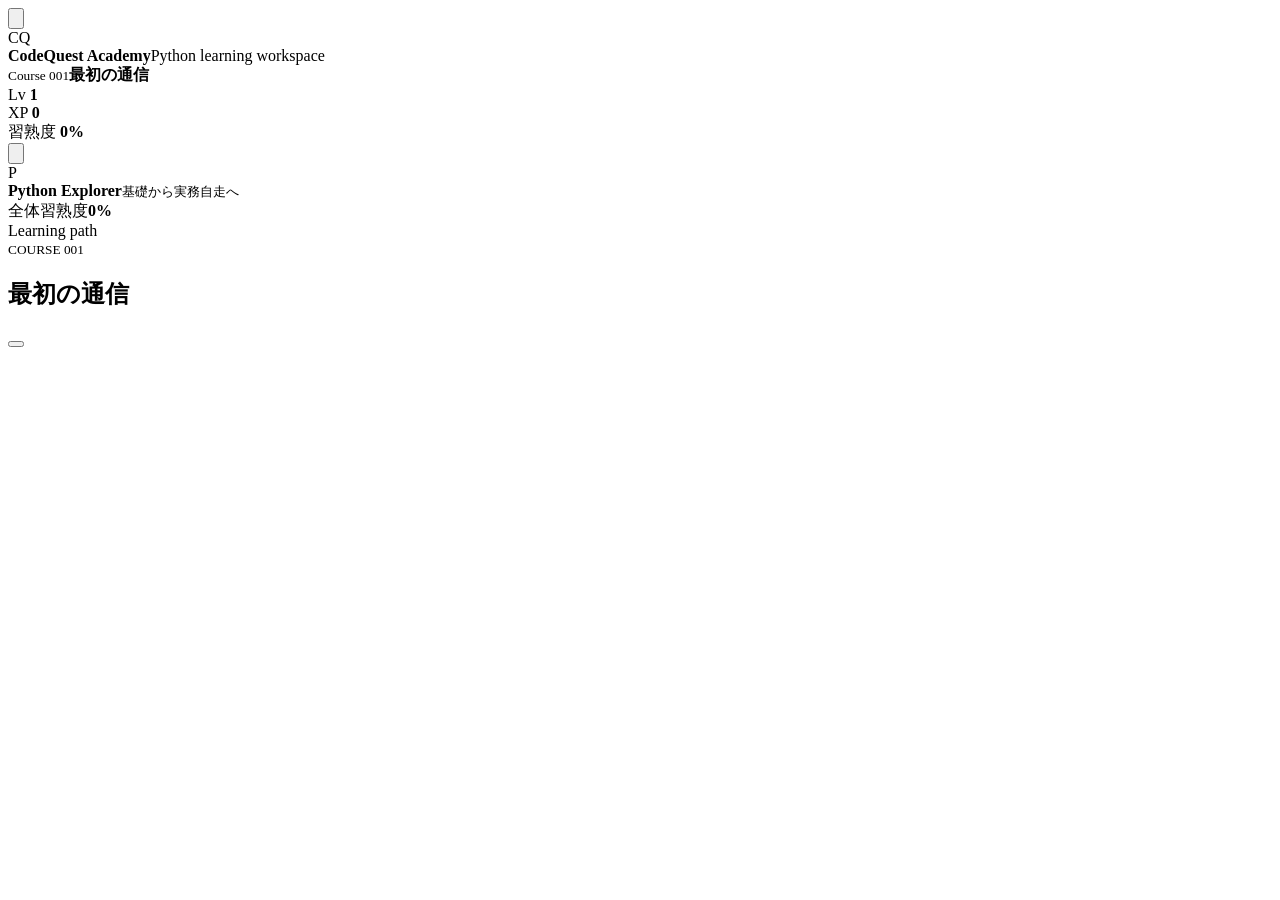
==== commit e078fb7a: "Add plain static CodeQuest HTML" ====
--- a/index.html
+++ b/index.html
@@ -1 +1,65 @@
-<!doctype html><html lang="ja"><head><meta charset="utf-8"><meta name="viewport" content="width=device-width,initial-scale=1,viewport-fit=cover"><meta name="theme-color" content="#F8FAFD"><title>CodeQuest Academy</title><style>body{margin:0;min-height:100vh;display:grid;place-items:center;background:#f8fafd;color:#1f1f1f;font-family:system-ui,sans-serif}.boot{text-align:center;padding:24px}.spinner{width:34px;height:34px;margin:0 auto 14px;border:3px solid #d3e3fd;border-top-color:#0b57d0;border-radius:50%;animation:r 1s linear infinite}@keyframes r{to{transform:rotate(360deg)}}</style></head><body><div class="boot"><div class="spinner"></div><strong>CodeQuest Academy を起動中…</strong></div><script>(async()=>{try{const bytes=Uint8Array.from(atob('H4sIACf4UGoC/929+3tTx9Uw+jt/xcZJIylYsiTLtjDY+Silb/qWXN6Q9rQFt2xLW7aKLOmVZAOlfh5scwuYkCsJgZSQEEwgmObWEEjI85zzn9RItn/6vj/hrLXmsmdmz5ZkQ/Kc9zQFtPeey5o1a9Zt1prZuTVfyTWOVj1nsjFVGt2yE/9xSm55YqTnr24PvvDc/OgWx9k55TVcJzfp1upeY6RnulGIZ3v8D2V3yhvpmSl6h6uVWqPHyVXKDa8MBQ8X843Jkbw3U8x5cXrodYrlYqPoluL1nFvyRlK9jqgXLxQbI7nKjFcLNN2Y9Ka8eK5SqtSU1p/6dfbXu379q0DpvFfP1YrVRrFSVkrvruS9/5r26g1nV87Ne1NHnX8ff8dZuzH36MG/VhYurSx8vzL/3crc8iseAuTVVubfas5fWpk7szJ39eWjjclKuXnnxuqPb73w+5dZj41io+SNBprd2cc+YJF64yj+Gq5VKg3nGLyhIcDQcTzDTqk4MdnYAa/j8WqtOOXWjg47TyXHB4bySfa2UlY+FOh/WvE4js4tlr0afM/3e/2FvFlRK5LMpLzMdlak7sGXPO8zOegOusZ7raa7vZD0/MbthZLJNPzHm5nO5bx6Hd8WhsYz/dpbrVYu43n5Ab9pS5HkYDqfyrEih91auViegLdZN1NIJrW3Wq1CwUuN98uGbUX6B1KuaMKr1Sr4brw/PZjylHd6o9vzXj4nGw0WyKSSXnJcDLdWcHMeVssWXDE5/G28VDkMdGPMrPIRv/QXBgs5/YvamecV0oUh/fskUBV+ynq5QlpBqwAlVcD/zA/xGbdWdMsITiaTGcoM8gLTjRL0BW+HMkNDQwPaW6VOLpMbyvGvOVgSan/pVDY9qHxqVCqlcRfBT7npdH9a+aQBCiPwClnl69R0w8vDh+2umx0XyJx085XD8dSwk3RS1SNOGv7UJsbdaD+wFvEnmUilY728RD/8SdlLJbMxrdU0tprFVjMhzWZ4hQJMCiy5Sn46B+jo+Y9KZaLkOfvccr2n1+l5pTJeaVTw14vwL712/vNleK4frTe8qfh0EX7CS1hXtWJBaXG8kof1ufn6iLZhZ7oYn6qUK/Uq4LXX2ffrF+Ah/oo3MV1ya73OC165VOl1dlfK9UrJrfc6sixrKF9zgR0y9j3spLcPVo+wD41KFaYxPukhGxt2BjP4YXbLlv15t+HGiWcDM3Zrh3rGLMwPP5i8z83mhgquhfcBA/AG2/C+ZDaTdpNteZ/KHlXel03mB/LpdrwvmcwUMoUOvE9lkD7vGxrPj7tD4bwPmL3bn27L+/LAP/MFk/cVCuPbB3LhvG9wsD+XTLblfSp7FLwPms2442G8L5tL5VPZNrxPZY4KA0il+kW1AO9LjifzqbSN96W2p3LpdDjvSxWAd7hW3pfOpnP9GQvv8/rxvza8T+VjPu/[base64]/[base64]/xmpsvToNI2L59OyskEV4sU6cTtSKRG7wEjgSDnILSOY/ow1gHjRrI+irMcbnRZhEIDkVLVh3C8CSiHJdw2Nry+SyjEnX89ZkJqCq0AWAsO+T42VOhWCoNI/UifLsRNmxjSwLUhbhbrcaB/RmEVCgeYUutWCa8J+E/dxoUHULg3+JFWHtHhp2BpIpsBrCmg8Q0vAqE4r9xQCe8bZAROT1Vrov6qnITQw405R5BkksVajGCAVsAZjBRtkyJ4HqAlykido2yDEERM2eRqUNTxSPRImAVWG2vMQlMRsac7Zlf9KpzLlvK1wClgO4GEtt4aboWTcEMsM/InYmnC+GQtCq8GUYd49B6Po6LiaZG4cK/0HBaKHlH2mBkwoVVizDoq95JZdlKSkx55Wm5kHSeQ4TG4IAFeUhdZ/2D+joTz8bSEh0HKKCLJRVkBuaqUr8xzj6UhJGBVO1LqbyVGwFUruQ1oC/iVoSJOGLcm1JQjszaqTdqlfIEjVjCPl6q5A61E2NqP0yCgUwaJoDkq8NCNWdLh8hRzm0CtQ8DkKpbDgGjM5PRweDM3d4lsgJyzBxhbhGU/Hyukxunt2SA3tLcFFE7gn+rIMH0vhxbmfoUiNufFg124NrSgU1MUlX/g1cCsVkv1tvIyY1SU8ZCTQNWaur3pxYam6iBHUMjwSlkLD2VSerr2L6MpYQMF0+o5sfsSDFBGG1H1CafMyAR+lVHXkHMmQszoi0QhcmpuuOBDilBcnNYoP74DHYwyF8HicELLltvuEBRk0WdmQuuaSoem+wyres6XUm/DU80F4GbWXnpADLE8gq3GoJckzQX1Frqkx5nClYzhWMG9ZEw1QRgKbszXOMI04Da1Ef8MU2DLT+v0Bg2NKRMUtHFLQqOumTiQAFCwRETI7X2DSkygSmLabSCwp/ZlGlBoBwodNNPWfWAw5XaIeJdAYzn3FIuSmh34lZExXwbI85wFIIICSA593Ild6oaRVhBN5o53EvKfMzJCJAlRIDrMp8/[base64]/[base64]/kLxMthEIOuDMnTNcrjSi0n0Y24h3R2krgUrqDMPFkxQ6Ri+4rMjHqXCuwbQKDCk0mg/A8LWJ543Jj03pqaGy5gloqaHr0j4vQfRwWLV+VTm3WQlp9J9Hr3B3vfNNrFA10djiCkFbsJQPUZglr37+GWxpwwtvzGx/mB/GBDTcPDUlv512VOk/qDaPlo9n+lf6eUMqN62JOJRuKZNzbZzZqraPg2zLIWNUNwHS/LXmIOfqRMcFiSNi3uS4TgCKbMxy0eiEFBbKlX2daANPSh1LHXZATCaSgyAlw/qbTEsJP4yjBhD7RbvkQSGzqC+V6LdriyHNVpVWAaaO3CaoKxpem4EBrohqYlgVg5mNisHkExKDg23EoG+yCLgfWwr6TbUXggEfVPgepA6gsrUnl2xCQz+oolVV5qWzusxLZ38am8mCkScsyoLI1cfcVqkOFVLGtDEZ1aldi2jpRvwofYWJH/WzNAxNWyIgekIFj1XsBFxchoBJWkCxGzWaSWealcQDO3MXhXRzlZon7OD2jNSuLDjMQUKNVd0JL8SKSCel6UxFMUJVeNNU/TnN/[base64]/v4vs4lf2f7aaIJ6/whn2fNnFl75+zvk2oSSHthXF1q4+O6XnIsWAm06F6HvXDHWaau0xfibS+rETfUUmxCB2932Jnp1eIY6ud3JYub2RcyMN1btBBjzRUyP4kJx5fDJgshLMzn/6ngDp60Wp1c5MAerHURmpj2RCZk/JdV0pD1pI09/62DrDk3KGjO9iuDu1c2HYsnG00Hk4NgrjF+nkMx0XnJSQ9Fzg6dPvzpakaV+rOSDpB7Ck9KMFl7kzFYbkh6ZrVRI6MpElbhG7Aed+OIw9YPZuJ5FA3jk1tTMPD416BdBsCiAvXnh5lo83Q0rNWdmZRvrUQqS3m3E+mgXT1N/1dbTQEG1KNRiFBVRymg4rkAFc/ggCoLWVNvXEoVCPVGtqwGWtKHOErLOe8aoOvle4clt24Kw23luo0DnRb9eXLBjcpsoFNCrVxZNePxS8zQTPc8s7CRGteIzcZskKZKBJ7orSNPF45EvAZDG3QUNUcRXZv7UZ3gLK2mDl7vNimgvIytg5Up5o/OqYLDCbZDg7oAgPBWFyJTrdGKr4pXmyI64qU1WWelHIs70FhSnRTlEI+u2asR6p9tJ2MJziixBMEVqIaFx9Uvo34dyXGDjVEwNigHWVbEv+NqXfIrE1WJ4WJ9ApOVjALsc0OFeOLAUpXKishwCq5D6Q35iJDRb/TOuzkHSNTIpV57CAc2cRj7G7E7NtzJt5CXXTttjA6RZqoU0vi/v+fDjQNkbCAaxgbH4I736fyRL1fdhBM5If36feECY+WJg9z48o2Jso1so7IyEKyjCdYIqTrLsYi4DBHUvC8PJaOj7syPEgPa7J6Vrq1hS27P/1WW3yQ2eIGOIn6pC5UuI1nKTlRqeSftN/U7GPczYcjd8NTuSXRcOuHhBJoNXWpQH16ClnK4yhVQr4xlpwNt0HV6DJk1GlNr9lAyoAJfECZH/S9DaRhbCd5mQk1DbTWHms7qd+ynTTI9jMmKm7JD0BV3ITpfrscS7cl+5+Y4RpjyLAl5I+he69Ph8BS1W0PPXj5YgMTYllkaUelSanCswg7KyKb9A53yugQESrsR6iXQc14DFH6KK0x1nZpUNpKemCgV/xhado+NgrFkrZdQIO2Dsg3aQw/EFc202Yyh58ox/vK40EOquGvmf02hUHDy1MDg/n+wcwOLT8nxfaHn/L6x/szqV6mHiZRtgyNo6XLyaym6DAKRDKsvHsECH8WqWwicTEBfwPFy0dhTMgXnDnlw7TgTGZT8eUB0rS7iMLc/YEsoy6jMEKiOnSsSGWEiCQskCxsP0dvy5p1F2puilacrM1JoE5VOIyP5wMxupHgy3wzoscyiPtoYnuWVQiQSCfLJLYprBrdbBKzQzbM6lTfJW7b7lGrK13Gt+vdtMftgNEIl4A899sKdn1mwljQ/JU5QbygQvFaemdK43DsyZ7eaUomYxUJdTk3mM942ztVsE6oXQzYWgrOocqB+RkTEiR+tIT0i7DWQiKyjPhUlf3JDYqax3gPDKFRzLmlQCCrzEVOBhTFJ+w8oeTExFDa4jwBg90d51ySTkoA/dlrCKNLnsShY2V4uO6VZABzYHZSg9ne1PbtMDvJ3kR6kM1ObRpAm6zUGrnphh6zlZYujHDFIBhQgAo/oHi61Gir8vMiSnxAV4pSt0Kqfbi8RSg9ZrKwLccmMEotG4HbA5kOUWYYJDhdB8ssPxEMgQ74S7oT6Y+3W//T+VJ49KU65J/E3tU6eLLGrpjxx95OFdxGy2bLZmR4OR4G5MWrbhmj9HOTXu5QnZ4CW6hanpfYwpCV20bgCc8i88eoXXByYflbHddKNz5CbFjZpTR3HJObC/NJbmTzsausChhcdRr5MOGwwyEpon9Nla3WvLgIUZbOeXyBJ5scPTzp1bxujk5hynO4753NWDt/uu88x4LIJYI2w0Y955nNBZeaxsIQNLPd7nNIPkaCjT/[base64]/[base64]/yv7ZCSLDhWKtTgdJlPJdhZTKNqyhnUGbdZOhnUY3P1Ukp4IPuYCCKWRWTHJa4/PU9XTC/[base64]/kEp0GP9rTyAgusgSOMLbDaynQkRQ3+NpEyhyu1Uj7c56wccuqXrsN8ePqJXwMiAsKif+trHQF1a77an8om895Er/NUMpfa3k/BH7iH9VRqPO1mMvgQfs4JB6fBdDGL9i7P3lSOkyFC9SGKA5OdADQiPEC5Eq5csZYrgdWBti/yOW1bDU+7o2QBpR0ejpoVR0L5+AKcl71GCIRi1z2jbbvTU009gFQ5UaXjfnymMDgwVNA32AgTTpzOrYqnlEOV8b9ECned1APfMv5Rb8rEU/CLdRgqL5NnMJmR9BQno3UzQN3kpsfBEhz3/lb0atFEujeR7YW/+S6gQnMyzdbAqzb4rDueKWR3GIeFJlkKN9vR6c/2Atn1pjPQTwbPku6AnHQnSDhiGBIGBn+hLa0q31nSDw6wbBF1x5dMxUVLMlWP42t77MsT2hrKmPpQOqAP/QxaAht1aAqz+rkLQ5l7iNsYmlqDnW3k9OZtZN4T2/S1hMOoLmnUPEDOe37kuKa78XTMDLKyAcx3Ghjkx+raA/wfY/bSmY3peBJq08M8ZHihhjbohNLPqzO3LbtwPG/[base64]/4evdxIFPv2Pi3i+aOZNDFAeTrqYSdOzDQWszhhsl07YZ7qT+J/Ci9/[base64]/c2IjSR6sunotguGLyso+Qu40UK/18IGRp94HDz0W4HJe5B9cPVxuTMYrhThe1RhNx3q7LNkfC+nFOIWaHzpNy05hTVn+wraS/hCNp5IZ5m7Q16QszU9AD7VXqWYHJmIcqy341iwtnvxRcVhqpeqV9VGFAJ0UtKifP816CnJp/z4SAzVD/EUwPtSI9HSCMZLcUO7P8hHqbC+c8elo5rU0FhiGGOOwbZX/[base64]/2Zumf1cCHZyWL5YY2HglGgBfe2wZfRp7Vp07M77v2ATyBEY7UiJq/ELzh2UOH49oHnI2IEYNPf/[base64]/c4xfxID774JX9GYcBCtUd62J3bKwvXVhbOrSx8Srd0v7V+8dzK3AVeEDVqwBB0ABrgr0jX4V+8I8DA8x60XnBLdU/ChRdzz0zQveO/rBwZ6UnSjVHwf16PbZvBgGvTUGln1W1MOtDICxlncDI1OJN+PvP7wT9NJZ0B/jQTT5uPPX2jgNeZCYmKPjZY+RzAHN55Zu1/93/t7IPS4TWRnwCYzAlmu4+cf9mJ8myUXWXuCPvQkXoelMPvSmfqT6VXxYzpsUFlXm'),c=>c.charCodeAt(0));const stream=new Blob([bytes]).stream().pipeThrough(new DecompressionStream('gzip'));const html=await new Response(stream).text();document.open();document.write(html);document.close();}catch(error){document.body.innerHTML='<main class="boot"><h1>起動できませんでした</h1><p>Safariを最新版へ更新して再読み込みしてください。</p></main>';console.error(error);}})();</script></body></html>+<!doctype html>
+<html lang="ja">
+<head>
+  <meta charset="utf-8">
+  <meta name="viewport" content="width=device-width, initial-scale=1, viewport-fit=cover">
+  <meta name="theme-color" content="#F8FAFD">
+  <meta name="description" content="CodeQuest Academy — 要件ベースのReviewerを備えたPython学習MVP">
+  <title>CodeQuest Academy</title>
+  
+  <link rel="stylesheet" href="styles.css">
+</head>
+<body>
+  <header class="top-app-bar">
+    <div class="brand-wrap">
+      <button class="icon-button menu-button" id="menuButton" aria-label="学習メニューを開く" aria-controls="navDrawer" aria-expanded="false">
+        <svg viewBox="0 0 24 24" aria-hidden="true"><path d="M4 6h16v2H4V6Zm0 5h16v2H4v-2Zm0 5h16v2H4v-2Z"/></svg>
+      </button>
+      <div class="brand-mark" aria-hidden="true">CQ</div>
+      <div class="brand-text"><strong>CodeQuest Academy</strong><span>Python learning workspace</span></div>
+    </div>
+    <div class="top-context">
+      <div class="top-context-copy"><small id="topCourseLabel">Course 001</small><strong id="topLessonLabel">最初の通信</strong></div>
+      <div class="top-progress" aria-label="現在のコース進捗"><span id="topProgressFill" style="width:0%"></span></div>
+    </div>
+    <div class="top-actions">
+      <div class="stat-chip">Lv <strong id="level">1</strong></div>
+      <div class="stat-chip">XP <strong id="xp">0</strong></div>
+      <div class="stat-chip">習熟度 <strong id="mastery">0%</strong></div>
+      <button class="icon-button" id="themeButton" aria-label="表示テーマを切り替える" title="表示テーマを切り替える">
+        <svg id="themeIcon" viewBox="0 0 24 24" aria-hidden="true"><path d="M12 3a9 9 0 1 0 9 9c0-.46-.04-.91-.1-1.35A7 7 0 0 1 12 3Z"/></svg>
+      </button>
+    </div>
+  </header>
+
+  <div class="app-shell">
+    <aside class="nav-drawer" id="navDrawer" aria-label="学習ナビゲーション">
+      <div class="learner-card">
+        <div class="learner-card-top"><div class="avatar" aria-hidden="true">P</div><div><strong>Python Explorer</strong><small>基礎から実務自走へ</small></div></div>
+        <div class="mastery-row"><span>全体習熟度</span><strong id="drawerMastery">0%</strong></div>
+        <div class="mastery-track"><span id="drawerMasteryFill" style="width:0%"></span></div>
+      </div>
+      <section class="drawer-section">
+        <div class="drawer-label">Learning path</div>
+        <nav class="course-map" id="courseMap" aria-label="コース一覧"></nav>
+      </section>
+      <section class="lesson-group">
+        <div class="current-course-copy"><small id="courseTag">COURSE 001</small><h2 id="courseTitle">最初の通信</h2><p id="courseSummary"></p></div>
+        <nav class="lesson-list" id="lessonList" aria-label="レッスン一覧"></nav>
+      </section>
+    </aside>
+    <button class="drawer-scrim" id="drawerScrim" aria-label="メニューを閉じる"></button>
+
+    <main class="workspace">
+      <div class="workspace-inner" id="main" aria-live="polite"></div>
+    </main>
+  </div>
+
+  <div class="toast" id="toast" role="status" aria-live="polite"></div>
+  <noscript><section class="noscript-card"><h1>JavaScriptを有効にしてください</h1><p>この教材では、コード実行、採点、進捗保存にJavaScriptを使用します。SafariやChromeなどの通常ブラウザで開いてください。</p></section></noscript>
+
+  
+  
+  <script src="app.js" defer></script>
+</body>
+</html>
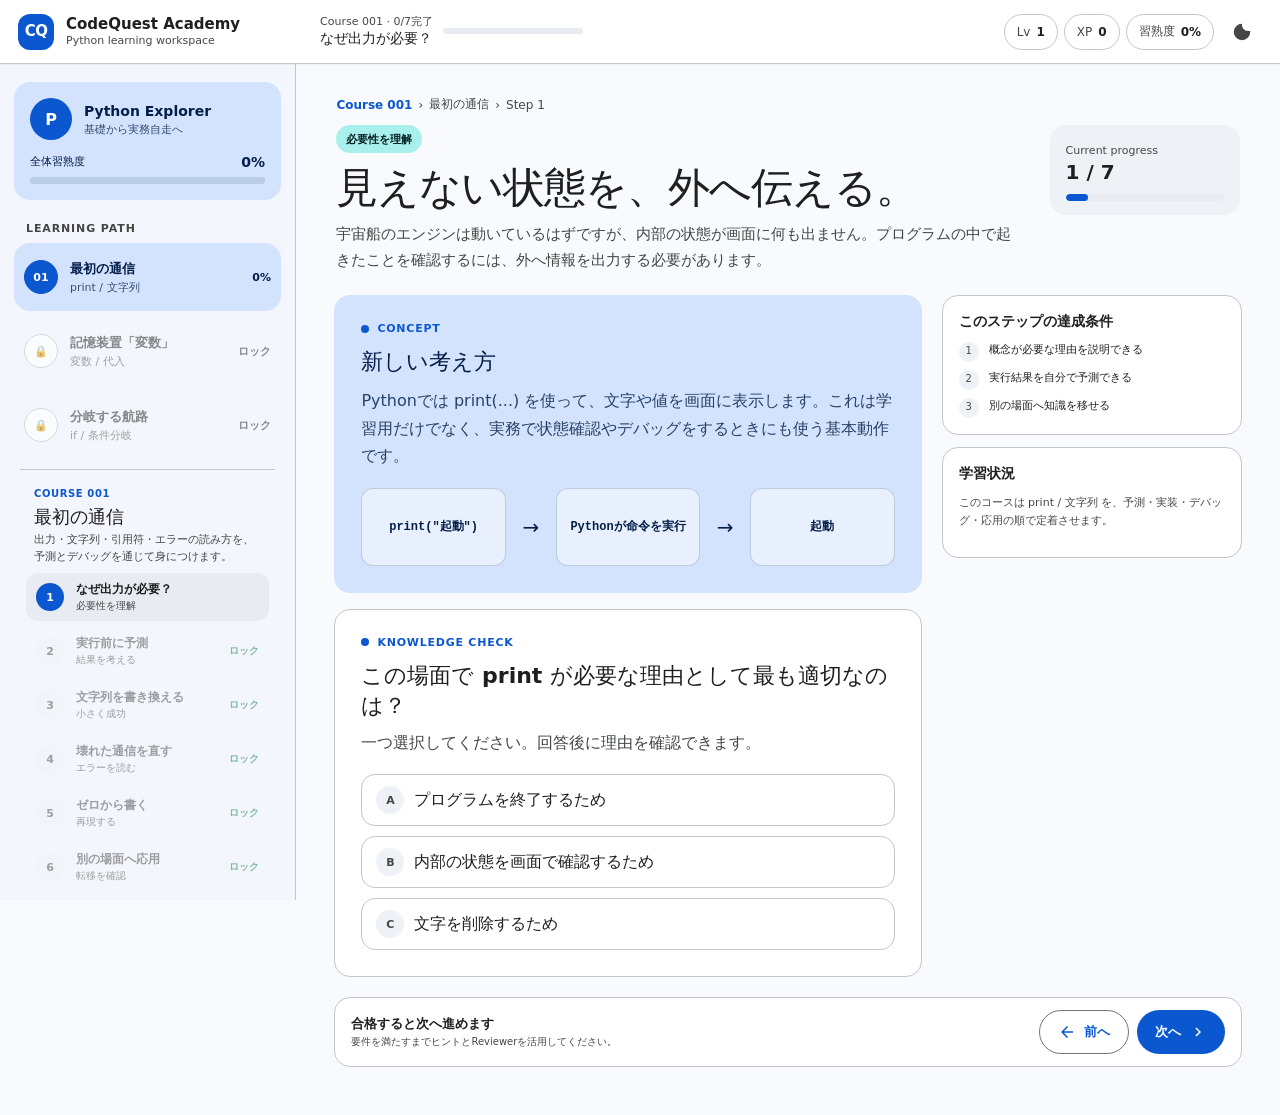
==== commit f7d526e2: "Wire restored full application assets" ====
--- a/index.html
+++ b/index.html
@@ -6,8 +6,10 @@
   <meta name="theme-color" content="#F8FAFD">
   <meta name="description" content="CodeQuest Academy — 要件ベースのReviewerを備えたPython学習MVP">
   <title>CodeQuest Academy</title>
-  
-  <link rel="stylesheet" href="styles.css">
+  <link rel="stylesheet" href="styles-base.css">
+  <link rel="stylesheet" href="styles-learning.css">
+  <link rel="stylesheet" href="styles-review.css">
+  <link rel="stylesheet" href="styles-responsive.css">
 </head>
 <body>
   <header class="top-app-bar">
@@ -58,8 +60,10 @@
   <div class="toast" id="toast" role="status" aria-live="polite"></div>
   <noscript><section class="noscript-card"><h1>JavaScriptを有効にしてください</h1><p>この教材では、コード実行、採点、進捗保存にJavaScriptを使用します。SafariやChromeなどの通常ブラウザで開いてください。</p></section></noscript>
 
-  
-  
-  <script src="app.js" defer></script>
+  <script src="reviewer.js"></script>
+  <script src="data.js"></script>
+  <script src="core.js"></script>
+  <script src="ui.js"></script>
+  <script src="runtime.js"></script>
 </body>
 </html>
--- a/styles-base.css
+++ b/styles-base.css
@@ -0,0 +1,422 @@
+:root {
+  color-scheme: light;
+  --primary: #0b57d0;
+  --on-primary: #ffffff;
+  --primary-container: #d3e3fd;
+  --on-primary-container: #041e49;
+  --secondary: #006a6a;
+  --secondary-container: #a9f0ed;
+  --on-secondary-container: #002020;
+  --success: #0f7b43;
+  --success-container: #c4eed5;
+  --on-success-container: #062d1c;
+  --warning: #8a4f00;
+  --warning-container: #ffe1b3;
+  --on-warning-container: #351a00;
+  --error: #b3261e;
+  --error-container: #f9dedc;
+  --on-error-container: #410e0b;
+  --surface: #f8fafd;
+  --surface-lowest: #ffffff;
+  --surface-low: #f3f6fc;
+  --surface-container: #eef2f7;
+  --surface-high: #e8ecf2;
+  --on-surface: #1f1f1f;
+  --on-surface-variant: #444746;
+  --outline: #747775;
+  --outline-variant: #c4c7c5;
+  --code-surface: #121826;
+  --code-toolbar: #1a2232;
+  --code-on-surface: #e8eef8;
+  --code-muted: #9aa8bd;
+  --shadow-1: 0 1px 2px rgba(31, 31, 31, 0.12), 0 1px 3px 1px rgba(31, 31, 31, 0.08);
+  --shadow-2: 0 8px 24px rgba(31, 31, 31, 0.14);
+  --font-product: "Google Sans", "Roboto", "Noto Sans JP", system-ui, sans-serif;
+  --font-body: "Roboto", "Noto Sans JP", system-ui, sans-serif;
+  --font-code: ui-monospace, SFMono-Regular, Menlo, Consolas, monospace;
+  --drawer-width: 296px;
+  --topbar-height: 64px;
+}
+
+[data-theme="dark"] {
+  color-scheme: dark;
+  --primary: #a8c7fa;
+  --on-primary: #062e6f;
+  --primary-container: #0842a0;
+  --on-primary-container: #d3e3fd;
+  --secondary: #80d5d2;
+  --secondary-container: #004f4f;
+  --on-secondary-container: #a9f0ed;
+  --success: #7bdba7;
+  --success-container: #0b5a32;
+  --on-success-container: #d0f7df;
+  --warning: #ffb95c;
+  --warning-container: #663c00;
+  --on-warning-container: #ffe1b3;
+  --error: #ffb4ab;
+  --error-container: #8c1d18;
+  --on-error-container: #f9dedc;
+  --surface: #111318;
+  --surface-lowest: #0b0d12;
+  --surface-low: #191c22;
+  --surface-container: #1f232a;
+  --surface-high: #282c34;
+  --on-surface: #e3e3e3;
+  --on-surface-variant: #c4c7c5;
+  --outline: #8e918f;
+  --outline-variant: #444746;
+  --code-surface: #090d15;
+  --code-toolbar: #121925;
+  --code-on-surface: #edf3ff;
+  --code-muted: #a8b4c8;
+  --shadow-1: 0 1px 2px rgba(0, 0, 0, 0.5), 0 2px 5px rgba(0, 0, 0, 0.28);
+  --shadow-2: 0 14px 36px rgba(0, 0, 0, 0.48);
+}
+
+* { box-sizing: border-box; }
+html { scroll-behavior: smooth; }
+body {
+  margin: 0;
+  min-height: 100vh;
+  background: var(--surface);
+  color: var(--on-surface);
+  font-family: var(--font-body);
+  -webkit-font-smoothing: antialiased;
+  text-rendering: optimizeLegibility;
+}
+button, textarea { font: inherit; }
+button { cursor: pointer; }
+button:disabled { cursor: not-allowed; }
+a { color: inherit; }
+code, pre, textarea { font-family: var(--font-code); }
+.hidden { display: none !important; }
+.sr-only {
+  position: absolute;
+  width: 1px;
+  height: 1px;
+  padding: 0;
+  margin: -1px;
+  overflow: hidden;
+  clip: rect(0, 0, 0, 0);
+  white-space: nowrap;
+  border: 0;
+}
+:focus-visible {
+  outline: 3px solid var(--primary);
+  outline-offset: 3px;
+}
+
+.icon-button {
+  width: 44px;
+  height: 44px;
+  border: 0;
+  border-radius: 999px;
+  display: inline-grid;
+  place-items: center;
+  background: transparent;
+  color: var(--on-surface-variant);
+}
+.icon-button:hover { background: var(--surface-container); }
+.icon-button svg { width: 22px; height: 22px; fill: currentColor; }
+
+.top-app-bar {
+  position: fixed;
+  inset: 0 0 auto 0;
+  z-index: 50;
+  height: var(--topbar-height);
+  display: grid;
+  grid-template-columns: var(--drawer-width) minmax(0, 1fr) auto;
+  align-items: center;
+  border-bottom: 1px solid var(--outline-variant);
+  background: color-mix(in srgb, var(--surface-lowest) 94%, transparent);
+  backdrop-filter: blur(12px);
+  box-shadow: 0 1px 0 rgba(31, 31, 31, 0.04);
+}
+.brand-wrap {
+  height: 100%;
+  display: flex;
+  align-items: center;
+  gap: 12px;
+  padding: 0 18px;
+}
+.menu-button { display: none; }
+.brand-mark {
+  width: 36px;
+  height: 36px;
+  border-radius: 12px;
+  display: grid;
+  place-items: center;
+  background: var(--primary);
+  color: var(--on-primary);
+  font: 700 15px/1 var(--font-product);
+  letter-spacing: -0.04em;
+}
+.brand-text strong {
+  display: block;
+  font-family: var(--font-product);
+  font-size: 15px;
+  font-weight: 650;
+  line-height: 1.25;
+}
+.brand-text span {
+  display: block;
+  color: var(--on-surface-variant);
+  font-size: 11px;
+  line-height: 1.25;
+}
+.top-context {
+  min-width: 0;
+  display: flex;
+  align-items: center;
+  gap: 10px;
+  padding: 0 24px;
+}
+.top-context-copy { min-width: 0; }
+.top-context-copy small {
+  display: block;
+  color: var(--on-surface-variant);
+  font-size: 11px;
+  line-height: 1.2;
+}
+.top-context-copy strong {
+  display: block;
+  overflow: hidden;
+  text-overflow: ellipsis;
+  white-space: nowrap;
+  font-family: var(--font-product);
+  font-size: 14px;
+  font-weight: 550;
+  line-height: 1.35;
+}
+.top-progress {
+  flex: 0 0 140px;
+  height: 6px;
+  border-radius: 999px;
+  background: var(--surface-high);
+  overflow: hidden;
+}
+.top-progress > span {
+  display: block;
+  height: 100%;
+  border-radius: inherit;
+  background: var(--primary);
+  transition: width 220ms ease;
+}
+.top-actions {
+  height: 100%;
+  display: flex;
+  align-items: center;
+  gap: 6px;
+  padding: 0 16px 0 8px;
+}
+.stat-chip {
+  height: 36px;
+  display: inline-flex;
+  align-items: center;
+  gap: 6px;
+  padding: 0 12px;
+  border: 1px solid var(--outline-variant);
+  border-radius: 999px;
+  background: var(--surface-lowest);
+  color: var(--on-surface-variant);
+  font-size: 12px;
+}
+.stat-chip strong { color: var(--on-surface); font-weight: 650; }
+
+.app-shell {
+  min-height: 100vh;
+  padding-top: var(--topbar-height);
+}
+.nav-drawer {
+  position: fixed;
+  top: var(--topbar-height);
+  bottom: 0;
+  left: 0;
+  z-index: 40;
+  width: var(--drawer-width);
+  overflow-y: auto;
+  border-right: 1px solid var(--outline-variant);
+  background: var(--surface-low);
+  padding: 18px 14px 28px;
+}
+.drawer-scrim { display: none; }
+.workspace {
+  min-height: calc(100vh - var(--topbar-height));
+  margin-left: var(--drawer-width);
+  padding: 24px clamp(18px, 3vw, 44px) 48px;
+}
+.workspace-inner {
+  width: min(1180px, 100%);
+  margin: 0 auto;
+}
+
+.learner-card {
+  padding: 16px;
+  border-radius: 16px;
+  background: var(--primary-container);
+  color: var(--on-primary-container);
+  margin-bottom: 22px;
+}
+.learner-card-top {
+  display: flex;
+  align-items: center;
+  gap: 12px;
+}
+.avatar {
+  width: 42px;
+  height: 42px;
+  display: grid;
+  place-items: center;
+  border-radius: 50%;
+  background: var(--primary);
+  color: var(--on-primary);
+  font-family: var(--font-product);
+  font-weight: 700;
+}
+.learner-card strong { font-family: var(--font-product); font-size: 14px; }
+.learner-card small { display: block; margin-top: 2px; font-size: 11px; opacity: 0.78; }
+.mastery-row {
+  display: flex;
+  justify-content: space-between;
+  gap: 12px;
+  margin-top: 14px;
+  font-size: 11px;
+}
+.mastery-track {
+  height: 7px;
+  margin-top: 7px;
+  border-radius: 999px;
+  background: color-mix(in srgb, var(--on-primary-container) 12%, transparent);
+  overflow: hidden;
+}
+.mastery-track span { display: block; height: 100%; background: var(--primary); border-radius: inherit; }
+.drawer-section { margin-top: 22px; }
+.drawer-label {
+  padding: 0 12px 8px;
+  color: var(--on-surface-variant);
+  font-size: 11px;
+  font-weight: 700;
+  letter-spacing: 0.08em;
+  text-transform: uppercase;
+}
+.course-map, .lesson-list { display: grid; gap: 6px; }
+.course-node, .lesson-btn {
+  width: 100%;
+  border: 0;
+  text-align: left;
+  color: var(--on-surface-variant);
+  background: transparent;
+}
+.course-node {
+  min-height: 68px;
+  display: grid;
+  grid-template-columns: 36px minmax(0, 1fr) auto;
+  align-items: center;
+  gap: 10px;
+  padding: 8px 10px;
+  border-radius: 16px;
+}
+.course-node:hover:not(:disabled) { background: var(--surface-container); }
+.course-node.active {
+  background: var(--primary-container);
+  color: var(--on-primary-container);
+}
+.course-node.locked { opacity: 0.62; }
+.course-index {
+  width: 34px;
+  height: 34px;
+  display: grid;
+  place-items: center;
+  border: 1px solid var(--outline-variant);
+  border-radius: 50%;
+  background: var(--surface-lowest);
+  color: var(--on-surface-variant);
+  font-size: 11px;
+  font-weight: 700;
+}
+.course-node.active .course-index {
+  border-color: var(--primary);
+  background: var(--primary);
+  color: var(--on-primary);
+}
+.course-node.done .course-index {
+  border-color: var(--success);
+  background: var(--success-container);
+  color: var(--on-success-container);
+}
+.course-copy { min-width: 0; }
+.course-copy strong {
+  display: block;
+  overflow: hidden;
+  text-overflow: ellipsis;
+  white-space: nowrap;
+  color: inherit;
+  font-size: 13px;
+  font-weight: 650;
+}
+.course-copy span {
+  display: block;
+  margin-top: 2px;
+  font-size: 11px;
+  opacity: 0.76;
+}
+.course-state {
+  min-width: 32px;
+  text-align: right;
+  font-size: 11px;
+  font-weight: 700;
+}
+.lesson-group {
+  margin: 10px 6px 0;
+  padding: 12px 6px 4px;
+  border-top: 1px solid var(--outline-variant);
+}
+.current-course-copy { padding: 0 8px 8px; }
+.current-course-copy small { color: var(--primary); font-size: 10px; font-weight: 700; letter-spacing: .06em; }
+.current-course-copy h2 { margin: 4px 0 3px; font: 550 18px/1.3 var(--font-product); }
+.current-course-copy p { margin: 0; color: var(--on-surface-variant); font-size: 11px; line-height: 1.55; }
+.lesson-btn {
+  min-height: 48px;
+  display: grid;
+  grid-template-columns: 30px minmax(0, 1fr) auto;
+  align-items: center;
+  gap: 10px;
+  padding: 6px 10px;
+  border-radius: 12px;
+}
+.lesson-btn:hover:not(:disabled) { background: var(--surface-container); }
+.lesson-btn.active {
+  background: var(--surface-high);
+  color: var(--on-surface);
+}
+.lesson-btn:disabled { opacity: .5; }
+.lesson-step {
+  width: 28px;
+  height: 28px;
+  display: grid;
+  place-items: center;
+  border-radius: 50%;
+  background: var(--surface-container);
+  color: var(--on-surface-variant);
+  font-size: 11px;
+  font-weight: 700;
+}
+.lesson-btn.active .lesson-step { background: var(--primary); color: var(--on-primary); }
+.lesson-btn.done .lesson-step { background: var(--success-container); color: var(--on-success-container); }
+.lesson-copy { min-width: 0; }
+.lesson-copy strong { display: block; overflow: hidden; text-overflow: ellipsis; white-space: nowrap; font-size: 12px; font-weight: 600; }
+.lesson-copy span { display: block; margin-top: 1px; font-size: 10px; color: var(--on-surface-variant); }
+.lesson-score { font-size: 10px; font-weight: 700; color: var(--success); }
+
+.lesson-page { display: grid; gap: 20px; }
+.lesson-header {
+  padding: 8px 2px 2px;
+}
+.breadcrumbs {
+  display: flex;
+  align-items: center;
+  gap: 6px;
+  color: var(--on-surface-variant);
+  font-size: 12px;
+}
+.breadcrumbs strong { color: var(--primary); font-weight: 650; }
--- a/styles-learning.css
+++ b/styles-learning.css
@@ -0,0 +1,313 @@
+.lesson-heading-row {
+  display: flex;
+  justify-content: space-between;
+  align-items: flex-start;
+  gap: 24px;
+  margin-top: 12px;
+}
+.lesson-title-block { max-width: 780px; }
+.lesson-kicker {
+  display: inline-flex;
+  align-items: center;
+  min-height: 28px;
+  padding: 0 10px;
+  border-radius: 999px;
+  background: var(--secondary-container);
+  color: var(--on-secondary-container);
+  font-size: 11px;
+  font-weight: 700;
+}
+.lesson-title-block h1 {
+  margin: 10px 0 8px;
+  font: 500 clamp(28px, 4vw, 42px)/1.18 var(--font-product);
+  letter-spacing: -0.025em;
+}
+.lesson-title-block > p {
+  margin: 0;
+  color: var(--on-surface-variant);
+  font-size: 15px;
+  line-height: 1.75;
+}
+.step-progress-card {
+  flex: 0 0 190px;
+  padding: 14px 16px;
+  border-radius: 16px;
+  background: var(--surface-container);
+}
+.step-progress-card span { color: var(--on-surface-variant); font-size: 11px; }
+.step-progress-card strong { display: block; margin-top: 2px; font: 550 20px/1.2 var(--font-product); }
+.step-track { height: 7px; margin-top: 10px; border-radius: 999px; background: var(--surface-high); overflow: hidden; }
+.step-track i { display: block; height: 100%; border-radius: inherit; background: var(--primary); }
+
+.learning-grid {
+  display: grid;
+  grid-template-columns: minmax(0, 1fr) 300px;
+  gap: 20px;
+  align-items: start;
+}
+.lesson-main, .coach-rail { min-width: 0; }
+.lesson-main { display: grid; gap: 16px; }
+.coach-rail { display: grid; gap: 12px; position: sticky; top: calc(var(--topbar-height) + 20px); }
+.surface-card {
+  border: 1px solid var(--outline-variant);
+  border-radius: 16px;
+  background: var(--surface-lowest);
+}
+.card-padding { padding: clamp(18px, 2.4vw, 26px); }
+.section-label {
+  display: flex;
+  align-items: center;
+  gap: 8px;
+  margin-bottom: 12px;
+  color: var(--primary);
+  font-size: 11px;
+  font-weight: 750;
+  letter-spacing: .07em;
+  text-transform: uppercase;
+}
+.section-label::before {
+  content: "";
+  width: 8px;
+  height: 8px;
+  border-radius: 50%;
+  background: currentColor;
+}
+.surface-card h2, .surface-card h3 { font-family: var(--font-product); }
+.surface-card h2 { margin: 0 0 10px; font-size: 22px; font-weight: 550; }
+.surface-card h3 { margin: 0 0 8px; font-size: 17px; font-weight: 600; }
+.surface-card p { margin: 0; color: var(--on-surface-variant); line-height: 1.72; }
+.concept-card { background: var(--primary-container); color: var(--on-primary-container); border-color: transparent; }
+.concept-card p { color: color-mix(in srgb, var(--on-primary-container) 82%, transparent); }
+.concept-flow {
+  display: grid;
+  grid-template-columns: minmax(0, 1fr) 34px minmax(0, 1fr) 34px minmax(0, 1fr);
+  align-items: stretch;
+  gap: 8px;
+  margin-top: 18px;
+}
+.flow-box {
+  min-height: 78px;
+  display: grid;
+  place-items: center;
+  padding: 12px;
+  border: 1px solid color-mix(in srgb, var(--on-primary-container) 18%, transparent);
+  border-radius: 12px;
+  background: color-mix(in srgb, var(--surface-lowest) 48%, transparent);
+  text-align: center;
+  font: 600 12px/1.5 var(--font-code);
+}
+.flow-arrow { display: grid; place-items: center; color: var(--on-primary-container); font-size: 20px; }
+.code-preview {
+  margin-top: 16px;
+  padding: 16px;
+  border-radius: 12px;
+  overflow-x: auto;
+  background: var(--code-surface);
+  color: var(--code-on-surface);
+  font: 14px/1.65 var(--font-code);
+}
+
+.question-card h2 { margin-bottom: 8px; }
+.choice-list { display: grid; gap: 10px; margin-top: 18px; }
+.choice-button {
+  min-height: 52px;
+  display: grid;
+  grid-template-columns: 28px minmax(0, 1fr);
+  align-items: center;
+  gap: 10px;
+  padding: 10px 14px;
+  border: 1px solid var(--outline-variant);
+  border-radius: 14px;
+  background: var(--surface-lowest);
+  color: var(--on-surface);
+  text-align: left;
+}
+.choice-button:hover:not(:disabled) { border-color: var(--primary); background: var(--surface-low); }
+.choice-letter {
+  width: 28px;
+  height: 28px;
+  display: grid;
+  place-items: center;
+  border-radius: 50%;
+  background: var(--surface-container);
+  color: var(--on-surface-variant);
+  font-size: 11px;
+  font-weight: 700;
+}
+.choice-button.correct { border-color: var(--success); background: var(--success-container); color: var(--on-success-container); }
+.choice-button.correct .choice-letter { background: var(--success); color: #fff; }
+.choice-button.wrong { border-color: var(--error); background: var(--error-container); color: var(--on-error-container); }
+.choice-button.wrong .choice-letter { background: var(--error); color: #fff; }
+.feedback-banner {
+  display: none;
+  margin-top: 12px;
+  padding: 14px 16px;
+  border-radius: 12px;
+  font-size: 13px;
+  line-height: 1.65;
+}
+.feedback-banner.show { display: block; }
+.feedback-banner.good { background: var(--success-container); color: var(--on-success-container); }
+.feedback-banner.bad { background: var(--error-container); color: var(--on-error-container); }
+
+.task-card { overflow: hidden; }
+.task-summary {
+  display: grid;
+  grid-template-columns: minmax(0, 1fr) auto;
+  gap: 18px;
+  align-items: start;
+  padding: 20px 22px;
+  border-bottom: 1px solid var(--outline-variant);
+}
+.task-summary h2 { margin: 0 0 6px; font: 600 19px/1.4 var(--font-product); }
+.task-summary p { margin: 0; color: var(--on-surface-variant); font-size: 13px; line-height: 1.65; }
+.goal-chip {
+  max-width: 230px;
+  padding: 10px 12px;
+  border-radius: 12px;
+  background: var(--surface-container);
+  color: var(--on-surface-variant);
+  font-size: 11px;
+  line-height: 1.45;
+}
+.goal-chip strong { display: block; margin-top: 2px; color: var(--on-surface); font-size: 12px; }
+.editor-shell { background: var(--code-surface); }
+.editor-toolbar {
+  min-height: 52px;
+  display: flex;
+  justify-content: space-between;
+  align-items: center;
+  gap: 12px;
+  padding: 8px 10px 8px 16px;
+  background: var(--code-toolbar);
+  color: var(--code-muted);
+  border-bottom: 1px solid rgba(255,255,255,.08);
+}
+.editor-file { display: flex; align-items: center; gap: 8px; min-width: 0; font: 12px/1 var(--font-code); }
+.editor-dot { width: 8px; height: 8px; border-radius: 50%; background: #56d364; box-shadow: 14px 0 #e3b341, 28px 0 #ff7b72; margin-right: 28px; }
+.editor-actions { display: flex; align-items: center; gap: 6px; }
+.text-button, .tonal-button, .primary-button, .outlined-button {
+  min-height: 44px;
+  display: inline-flex;
+  align-items: center;
+  justify-content: center;
+  gap: 8px;
+  border-radius: 999px;
+  padding: 0 18px;
+  font-size: 13px;
+  font-weight: 650;
+  white-space: nowrap;
+}
+.text-button { border: 0; background: transparent; color: var(--primary); }
+.text-button:hover { background: color-mix(in srgb, var(--primary) 8%, transparent); }
+.tonal-button { border: 0; background: var(--primary-container); color: var(--on-primary-container); }
+.tonal-button:hover { filter: brightness(.98); }
+.outlined-button { border: 1px solid var(--outline); background: transparent; color: var(--primary); }
+.outlined-button:hover { background: color-mix(in srgb, var(--primary) 7%, transparent); }
+.primary-button { border: 0; background: var(--primary); color: var(--on-primary); box-shadow: none; }
+.primary-button:hover { filter: brightness(.95); box-shadow: var(--shadow-1); }
+.primary-button svg, .tonal-button svg, .outlined-button svg, .text-button svg { width: 18px; height: 18px; fill: currentColor; }
+.editor-toolbar .text-button { color: #c6d4e9; }
+.editor-toolbar .text-button:hover { background: rgba(255,255,255,.08); }
+.editor-toolbar .primary-button { background: #a8c7fa; color: #062e6f; }
+.code-editor {
+  display: block;
+  width: 100%;
+  min-height: 300px;
+  resize: vertical;
+  border: 0;
+  outline: 0;
+  padding: 20px;
+  background: var(--code-surface);
+  color: var(--code-on-surface);
+  font: 15px/1.72 var(--font-code);
+  tab-size: 4;
+  caret-color: #a8c7fa;
+}
+.code-editor::selection { background: rgba(168,199,250,.26); }
+.run-shortcut { padding: 0 20px 14px; color: var(--code-muted); font-size: 10px; }
+
+.result-card { overflow: hidden; }
+.result-header {
+  min-height: 52px;
+  display: flex;
+  align-items: center;
+  justify-content: space-between;
+  gap: 12px;
+  padding: 0 18px;
+  border-bottom: 1px solid var(--outline-variant);
+  background: var(--surface-low);
+}
+.result-header strong { font: 600 14px/1.3 var(--font-product); }
+.status-badge {
+  min-height: 28px;
+  display: inline-flex;
+  align-items: center;
+  padding: 0 10px;
+  border-radius: 999px;
+  background: var(--surface-container);
+  color: var(--on-surface-variant);
+  font-size: 11px;
+  font-weight: 750;
+}
+.status-badge.good { background: var(--success-container); color: var(--on-success-container); }
+.status-badge.bad { background: var(--error-container); color: var(--on-error-container); }
+.result-grid {
+  display: grid;
+  grid-template-columns: minmax(0, 1fr) 320px;
+  min-height: 184px;
+}
+.console-pane, .checks-pane { min-width: 0; padding: 18px; }
+.console-pane { background: var(--surface-lowest); }
+.checks-pane { border-left: 1px solid var(--outline-variant); background: var(--surface-low); }
+.pane-label {
+  margin-bottom: 10px;
+  color: var(--on-surface-variant);
+  font-size: 10px;
+  font-weight: 750;
+  letter-spacing: .08em;
+  text-transform: uppercase;
+}
+.output-console {
+  margin: 0;
+  min-height: 110px;
+  white-space: pre-wrap;
+  overflow-wrap: anywhere;
+  color: var(--on-surface);
+  font: 13px/1.65 var(--font-code);
+}
+.check-list { display: grid; gap: 8px; }
+.check-item {
+  min-height: 42px;
+  display: grid;
+  grid-template-columns: 24px minmax(0, 1fr) auto;
+  align-items: center;
+  gap: 9px;
+  padding: 7px 9px;
+  border-radius: 10px;
+  color: var(--on-surface-variant);
+  font-size: 11px;
+}
+.check-icon {
+  width: 22px;
+  height: 22px;
+  display: grid;
+  place-items: center;
+  border-radius: 50%;
+  background: var(--surface-container);
+  font-size: 11px;
+  font-weight: 800;
+}
+.check-item.pass { background: var(--success-container); color: var(--on-success-container); }
+.check-item.pass .check-icon { background: var(--success); color: #fff; }
+.check-item.fail { background: var(--error-container); color: var(--on-error-container); }
+.check-item.fail .check-icon { background: var(--error); color: #fff; }
+.check-state { font-size: 9px; font-weight: 750; letter-spacing: .05em; }
+
+.review-empty {
+  padding: 22px;
+  border-top: 1px solid var(--outline-variant);
+  color: var(--on-surface-variant);
+  font-size: 12px;
+  line-height: 1.65;
+}
--- a/styles-review.css
+++ b/styles-review.css
@@ -0,0 +1,156 @@
+.review-panel { border-top: 1px solid var(--outline-variant); }
+.review-hero {
+  display: grid;
+  grid-template-columns: 150px minmax(0, 1fr);
+  gap: 20px;
+  align-items: center;
+  padding: 22px;
+  background: var(--surface-low);
+}
+.total-score {
+  width: 132px;
+  height: 132px;
+  display: grid;
+  place-items: center;
+  border-radius: 50%;
+  background: conic-gradient(var(--primary) calc(var(--score, 0) * 1%), var(--surface-high) 0);
+  position: relative;
+}
+.total-score::before {
+  content: "";
+  position: absolute;
+  inset: 10px;
+  border-radius: inherit;
+  background: var(--surface-lowest);
+}
+.total-score-content { position: relative; text-align: center; }
+.total-score-content strong { display: block; font: 600 34px/1 var(--font-product); }
+.total-score-content span { display: block; margin-top: 5px; color: var(--on-surface-variant); font-size: 10px; }
+.review-summary h3 { margin: 0 0 5px; font: 600 20px/1.35 var(--font-product); }
+.review-summary p { margin: 0; color: var(--on-surface-variant); font-size: 12px; line-height: 1.6; }
+.score-bars { display: grid; gap: 10px; margin-top: 16px; }
+.score-row { display: grid; grid-template-columns: 70px minmax(0, 1fr) 50px; align-items: center; gap: 10px; font-size: 11px; }
+.score-row > span:first-child { color: var(--on-surface-variant); }
+.score-track { height: 7px; overflow: hidden; border-radius: 999px; background: var(--surface-high); }
+.score-track i { display: block; height: 100%; border-radius: inherit; background: var(--primary); }
+.score-row strong { text-align: right; font-size: 11px; }
+.review-columns { display: grid; grid-template-columns: 1fr 1fr; gap: 0; border-top: 1px solid var(--outline-variant); }
+.review-note { padding: 20px 22px; }
+.review-note + .review-note { border-left: 1px solid var(--outline-variant); }
+.review-note h4 { margin: 0 0 10px; font: 600 14px/1.4 var(--font-product); }
+.review-note ul { margin: 0; padding-left: 18px; }
+.review-note li { margin: 7px 0; color: var(--on-surface-variant); font-size: 12px; line-height: 1.55; }
+.review-next {
+  margin: 0 22px 22px;
+  padding: 14px 16px;
+  border-radius: 12px;
+  background: var(--primary-container);
+  color: var(--on-primary-container);
+  font-size: 12px;
+  line-height: 1.6;
+}
+.review-next strong { display: block; margin-bottom: 3px; }
+
+.coach-card {
+  padding: 16px;
+  border: 1px solid var(--outline-variant);
+  border-radius: 16px;
+  background: var(--surface-lowest);
+}
+.coach-card h3 { margin: 0 0 8px; font: 600 14px/1.4 var(--font-product); }
+.coach-card p, .coach-card li { color: var(--on-surface-variant); font-size: 11px; line-height: 1.62; }
+.coach-card ul { margin: 8px 0 0; padding-left: 18px; }
+.goal-list { display: grid; gap: 8px; margin-top: 10px; }
+.goal-item { display: grid; grid-template-columns: 22px minmax(0, 1fr); gap: 8px; align-items: start; font-size: 11px; line-height: 1.45; }
+.goal-item span:first-child { width: 20px; height: 20px; display: grid; place-items: center; border-radius: 50%; background: var(--surface-container); color: var(--on-surface-variant); font-size: 10px; }
+.hint-box { display: none; margin-top: 10px; padding: 12px; border-radius: 12px; background: var(--warning-container); color: var(--on-warning-container); font-size: 11px; line-height: 1.6; }
+.hint-box.show { display: block; }
+.world-card { overflow: hidden; padding: 0; }
+.world-scene {
+  height: 150px;
+  position: relative;
+  background: linear-gradient(180deg, #0c1930 0 67%, #1b2a44 67%);
+  overflow: hidden;
+}
+.world-stars { position: absolute; inset: 0; opacity: .45; background-image: radial-gradient(circle, #fff 1px, transparent 1.2px); background-size: 28px 28px; }
+.world-planet { position: absolute; width: 84px; height: 84px; right: 22px; top: 22px; border-radius: 50%; background: #4f657f; box-shadow: inset -18px -12px rgba(0,0,0,.18); transition: 420ms ease; }
+.world-ship { position: absolute; left: 18px; bottom: 28px; font-size: 30px; transition: 520ms cubic-bezier(.2,.8,.2,1); }
+.world-scene.active .world-planet { background: #8ab4f8; box-shadow: 0 0 30px rgba(138,180,248,.45), inset -18px -12px rgba(0,0,0,.12); }
+.world-scene.active .world-ship { left: 56%; }
+.world-caption { padding: 12px 14px; color: var(--on-surface-variant); font-size: 10px; line-height: 1.5; }
+
+.lesson-actions {
+  min-height: 68px;
+  display: flex;
+  align-items: center;
+  justify-content: space-between;
+  gap: 14px;
+  padding: 12px 16px;
+  border: 1px solid var(--outline-variant);
+  border-radius: 16px;
+  background: var(--surface-lowest);
+}
+.action-copy { min-width: 0; }
+.action-copy strong { display: block; font: 600 13px/1.35 var(--font-product); }
+.action-copy span { display: block; margin-top: 2px; color: var(--on-surface-variant); font-size: 10px; }
+.action-buttons { display: flex; gap: 8px; }
+
+.completion-card {
+  padding: clamp(24px, 5vw, 56px);
+  text-align: center;
+  border: 1px solid var(--outline-variant);
+  border-radius: 24px;
+  background: var(--surface-lowest);
+}
+.completion-icon {
+  width: 72px;
+  height: 72px;
+  display: grid;
+  place-items: center;
+  margin: 0 auto 18px;
+  border-radius: 50%;
+  background: var(--success-container);
+  color: var(--on-success-container);
+  font-size: 32px;
+}
+.completion-card h1 { margin: 0; font: 500 clamp(30px, 5vw, 46px)/1.18 var(--font-product); letter-spacing: -.02em; }
+.completion-card > p { max-width: 720px; margin: 12px auto 0; color: var(--on-surface-variant); line-height: 1.7; }
+.reward-grid { display: grid; grid-template-columns: repeat(3, 1fr); gap: 12px; max-width: 760px; margin: 28px auto; }
+.reward-card { padding: 18px; border-radius: 16px; background: var(--surface-low); text-align: left; }
+.reward-card span { display: block; color: var(--on-surface-variant); font-size: 10px; }
+.reward-card strong { display: block; margin-top: 5px; font: 600 18px/1.3 var(--font-product); }
+.next-course-card { max-width: 760px; margin: 0 auto; padding: 20px; border: 1px solid var(--outline-variant); border-radius: 16px; background: var(--primary-container); color: var(--on-primary-container); text-align: left; }
+.next-course-card small { font-size: 10px; font-weight: 750; letter-spacing: .07em; }
+.next-course-card h2 { margin: 6px 0 6px; font: 600 20px/1.35 var(--font-product); }
+.next-course-card p { margin: 0; font-size: 12px; line-height: 1.6; opacity: .82; }
+.completion-actions { display: flex; justify-content: center; gap: 10px; margin-top: 24px; }
+
+.toast {
+  position: fixed;
+  z-index: 100;
+  right: 24px;
+  bottom: 24px;
+  min-width: 220px;
+  max-width: min(420px, calc(100vw - 32px));
+  padding: 14px 18px;
+  border-radius: 12px;
+  background: #303030;
+  color: #fff;
+  box-shadow: var(--shadow-2);
+  font-size: 12px;
+  transform: translateY(24px);
+  opacity: 0;
+  pointer-events: none;
+  transition: 180ms ease;
+}
+.toast.show { transform: translateY(0); opacity: 1; }
+
+.noscript-card {
+  max-width: 720px;
+  margin: 100px auto;
+  padding: 24px;
+  border: 1px solid var(--outline-variant);
+  border-radius: 16px;
+  background: var(--surface-lowest);
+}
+
--- a/styles-responsive.css
+++ b/styles-responsive.css
@@ -0,0 +1,80 @@
+@media (max-width: 1120px) {
+  .learning-grid { grid-template-columns: minmax(0, 1fr); }
+  .coach-rail { position: static; grid-template-columns: repeat(2, minmax(0, 1fr)); }
+  .coach-rail .world-card { grid-column: 1 / -1; }
+}
+
+@media (max-width: 860px) {
+  :root { --drawer-width: 304px; }
+  .top-app-bar { grid-template-columns: minmax(0, 1fr) auto; }
+  .brand-wrap { padding-left: 8px; }
+  .menu-button { display: inline-grid; }
+  .top-context { display: none; }
+  .top-actions .stat-chip:nth-of-type(2),
+  .top-actions .stat-chip:nth-of-type(3) { display: none; }
+  .nav-drawer {
+    top: 0;
+    z-index: 80;
+    transform: translateX(-104%);
+    transition: transform 220ms cubic-bezier(.2,.8,.2,1);
+    box-shadow: var(--shadow-2);
+    padding-top: 18px;
+  }
+  body.drawer-open .nav-drawer { transform: translateX(0); }
+  .drawer-scrim {
+    position: fixed;
+    inset: 0;
+    z-index: 70;
+    display: block;
+    border: 0;
+    background: rgba(0,0,0,.38);
+    opacity: 0;
+    pointer-events: none;
+    transition: opacity 180ms ease;
+  }
+  body.drawer-open .drawer-scrim { opacity: 1; pointer-events: auto; }
+  .workspace { margin-left: 0; padding: 20px 16px 110px; }
+  .lesson-heading-row { display: block; }
+  .step-progress-card { width: 100%; margin-top: 16px; }
+  .concept-flow { grid-template-columns: 1fr; }
+  .flow-arrow { transform: rotate(90deg); }
+  .result-grid { grid-template-columns: 1fr; }
+  .checks-pane { border-left: 0; border-top: 1px solid var(--outline-variant); }
+  .review-hero { grid-template-columns: 120px minmax(0, 1fr); }
+  .total-score { width: 110px; height: 110px; }
+  .review-columns { grid-template-columns: 1fr; }
+  .review-note + .review-note { border-left: 0; border-top: 1px solid var(--outline-variant); }
+  .lesson-actions {
+    position: static;
+    border-radius: 16px;
+    box-shadow: none;
+  }
+}
+
+@media (max-width: 620px) {
+  .brand-text span { display: none; }
+  .top-actions { padding-right: 8px; }
+  .top-actions .stat-chip { display: none; }
+  .lesson-title-block h1 { font-size: 30px; }
+  .task-summary { grid-template-columns: 1fr; }
+  .goal-chip { max-width: none; }
+  .editor-toolbar { align-items: stretch; flex-direction: column; padding: 10px 12px; }
+  .editor-actions { display: grid; grid-template-columns: 1fr 1.35fr; }
+  .editor-actions button { width: 100%; }
+  .code-editor { min-height: 270px; padding: 16px; font-size: 14px; }
+  .coach-rail { grid-template-columns: 1fr; }
+  .review-hero { grid-template-columns: 1fr; text-align: center; }
+  .total-score { margin: auto; }
+  .score-row { grid-template-columns: 64px minmax(0, 1fr) 44px; }
+  .lesson-actions { align-items: stretch; flex-direction: column; }
+  .action-copy { display: none; }
+  .action-buttons { display: grid; grid-template-columns: 1fr 1.4fr; }
+  .action-buttons button { width: 100%; }
+  .reward-grid { grid-template-columns: 1fr; }
+  .completion-actions { flex-direction: column-reverse; }
+  .completion-actions button { width: 100%; }
+}
+
+@media (prefers-reduced-motion: reduce) {
+  *, *::before, *::after { scroll-behavior: auto !important; animation: none !important; transition: none !important; }
+}
